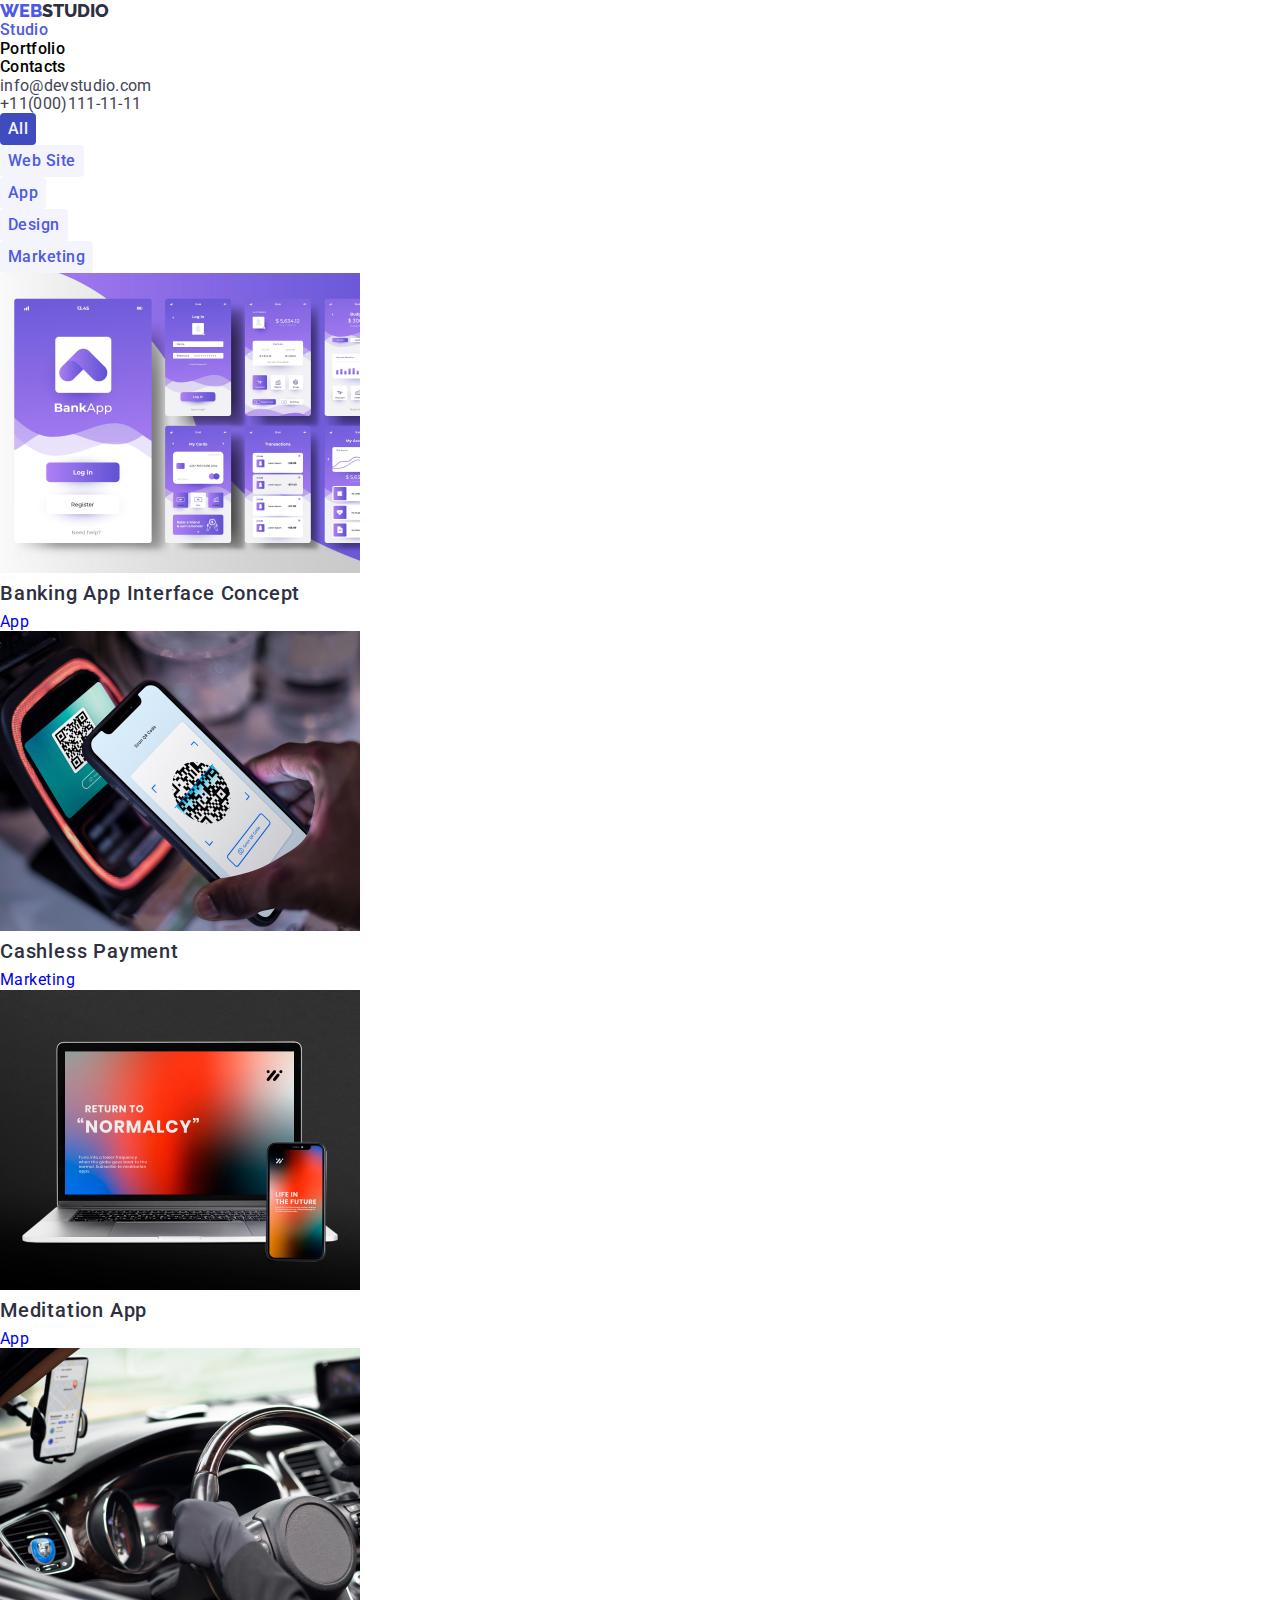
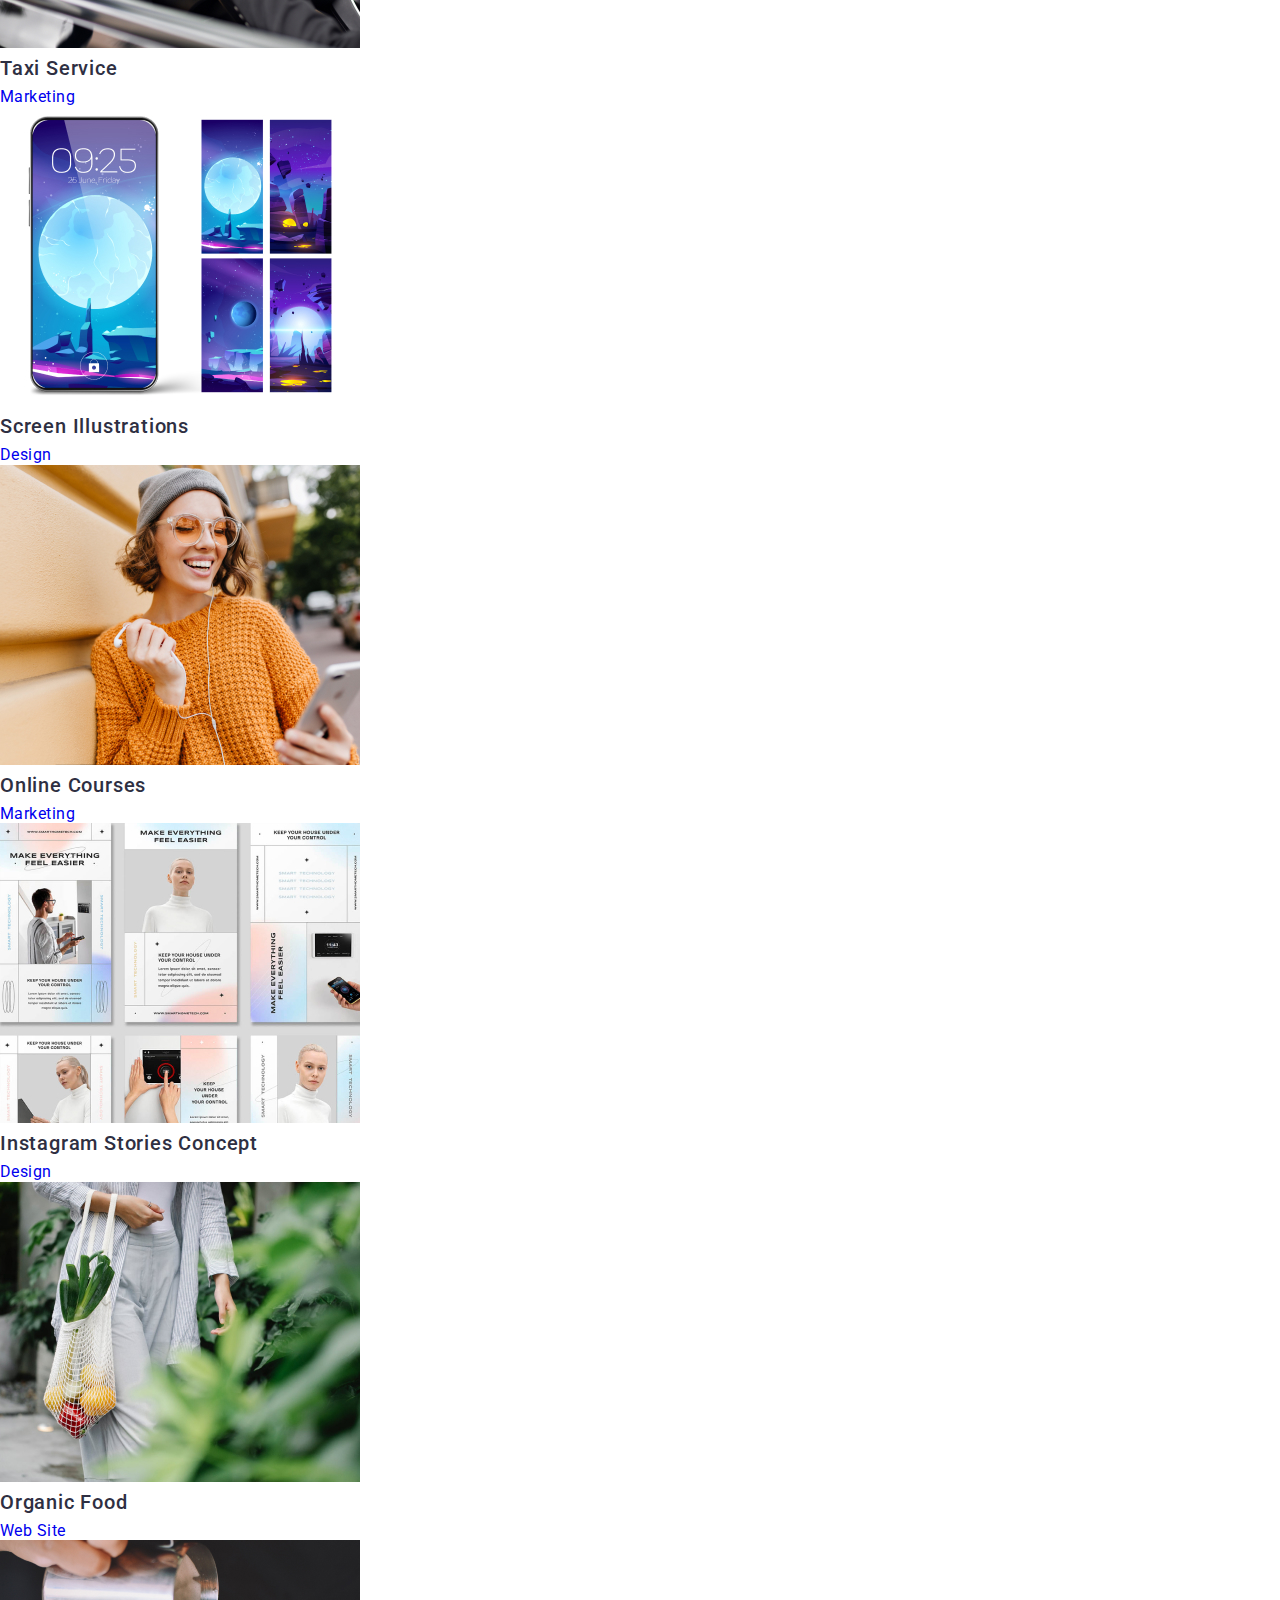
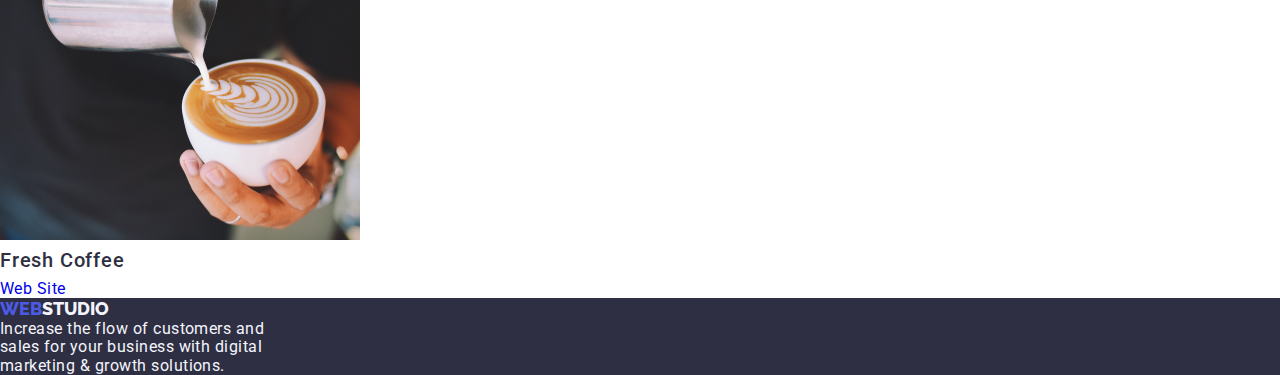
==== portfolio.html @ 048271ab "Update portfolio.html" ====
<!DOCTYPE html>
<html lang="en">
  <head>
    <meta charset="UTF-8" />
    <meta name="viewport" content="width=device-width, initial-scale=1.0" />
    <title>Portfolio</title>
    <!-- CSS Normalize -->
    <link
      rel="stylesheet"
      href="https://cdnjs.cloudflare.com/ajax/libs/modern-normalize/2.0.0/modern-normalize.min.css"
    />
    <!-- CSS -->
    <link rel="stylesheet" href="./css/styles.css" />
  </head>

  <body>
    <!-- This is the Header -->
    <header>
      <nav>
        <a href="./index.html" class="logo-link">
          <span class="logo">WEB</span><span class="studio">STUDIO</span>
        </a>
        <ul class="nav-menu list">
          <li>
            <a href="./index.html" class="page current">Studio</a>
          </li>
          <li>
            <a href="./portfolio.html" class="page">Portfolio</a>
          </li>
          <li>
            <a href="#" class="page">Contacts</a>
          </li>
        </ul>
      </nav>
      <ul class="contacts-menu list">
        <li>
          <a href="mailto:info@devstudio.com" class="item">
            info@devstudio.com
          </a>
        </li>
        <li>
          <a href="tel:+11000111111" class="item"> +11(000)111-11-11 </a>
        </li>
      </ul>
    </header>

    <!-- Buttons -->
    <main>
      <section>
        <div class="container">
          <ul class="filters list">
            <li>
              <button type="button" class="button filter current">All</button>
            </li>
            <li>
              <button type="button" class="button filter">Web Site</button>
            </li>
            <li>
              <button type="button" class="button filter">App</button>
            </li>
            <li>
              <button type="button" class="button filter">Design</button>
            </li>
            <li>
              <button type="button" class="button filter">Marketing</button>
            </li>
          </ul>

          <!-- Projects -->
          <ul class="projects list">
            <li>
              <a href="#" class="project">
                <img
                  src="./images/porfolio-img-bank.jpg"
                  alt="Banking App Interface
              Concept"
                  width="360"
                  height="300"
                />
                <h2 class="name">Banking App Interface Concept</h2>
                <p class="type">App</p>
              </a>
            </li>
            <li>
              <a href="#" class="project">
                <img
                  src="./images/portfolio-img-cash.jpg"
                  alt="Cashless Payment"
                  width="360"
                  height="300"
                />
                <h2 class="name">Cashless Payment</h2>
                <p class="type">Marketing</p>
              </a>
            </li>
            <li>
              <a href="#" class="project">
                <img
                  src="./images/portfolio-img-meditation.jpg"
                  alt="Meditation App"
                  width="360"
                  height="300"
                />
                <h2 class="name">Meditation App</h2>
                <p class="type">App</p>
              </a>
            </li>
            <li>
              <a href="#" class="project">
                <img
                  src="./images/portfolio-img-taxi.jpg"
                  alt="Taxi Service"
                  width="360"
                  height="300"
                />
                <h2 class="name">Taxi Service</h2>
                <p class="type">Marketing</p>
              </a>
            </li>
            <li>
              <a href="#" class="project">
                <img
                  src="./images/portfolio-img-screen.jpg"
                  alt="Screen
              Illustrations"
                  width="360"
                  height="300"
                />
                <h2 class="name">Screen Illustrations</h2>
                <p class="type">Design</p>
              </a>
            </li>
            <li>
              <a href="#" class="project">
                <img
                  src="./images/portfolio-img-courses.jpg"
                  alt="Online Courses"
                  width="360"
                  height="300"
                />
                <h2 class="name">Online Courses</h2>
                <p class="type">Marketing</p>
              </a>
            </li>
            <li>
              <a href="#" class="project">
                <img
                  src="./images/portfolio-img-instagram.jpg"
                  alt="Instagram
                Stories Concept"
                  width="360"
                  height="300"
                />
                <h2 class="name">Instagram Stories Concept</h2>
                <p class="type">Design</p>
              </a>
            </li>
            <li>
              <a href="#" class="project">
                <img
                  src="./images/portfolio-img-organic.jpg"
                  alt="Organic Food"
                  width="360"
                  height="300"
                />
                <h2 class="name">Organic Food</h2>
                <p class="type">Web Site</p>
              </a>
            </li>
            <li>
              <a href="#" class="project">
                <img
                  src="./images/porfolio-img-coffee.jpg"
                  alt="Fresh Coffee"
                  width="360"
                  height="300"
                />
                <h2 class="name">Fresh Coffee</h2>
                <p class="type">Web Site</p>
              </a>
            </li>
          </ul>
        </div>
      </section>
    </main>

    <!-- This is Footer -->
    <footer class="page-footer bg-footer">
      <div>
        <a href="./index.html" class="logo-link">
          <span class="logo">WEB</span><span class="studio-footer">STUDIO</span>
        </a>
        <p class="footer-description">
          Increase the flow of customers and<br />
          sales for your business with digital<br />
          marketing & growth solutions.
        </p>
      </div>
    </footer>
  </body>
</html>
---- css/styles.css ----
@import url("https://fonts.googleapis.com/css2?family=Raleway:wght@800&family=Roboto:wght@400;500;700;900&display=swap");

:root {
  --iris: #4d5ae5;
  --navyblue: #2e2f42;
  --navcolor: black;
  --oceancolor: #404bbf;
  --whitecolor: white;
  --slatecolor: #434455;
  --cloud: #f4f4fd;
}
/* CSS Reset */

p,
h1,
h2,
h3,
h4,
h5,
h6 {
  margin: 0;
}

ul,
ol {
  margin: 0;
  padding: 0;
}

img {
  display: block;
}

/* End of CSS Reset */

body {
  font-family: "Roboto", sans-serif;
  font-size: 16px;
  letter-spacing: 0.03em;
  color: var(--slatecolor);
}
/* Checked */
.logo-link {
  font-family: "Raleway", sans-serif;
  text-decoration: none;
  font-size: 0;
  line-height: 1.17;
  font-weight: 800;
  letter-spacing: 0.04em;
}
/* Checked */
.logo-link > span {
  font-size: 18px;
}
/* Checked */
.logo {
  color: var(--iris);
}
/* Checked */
.studio {
  color: var(--navyblue);
}
/* Checked */
.studio-footer {
  color: var(--cloud);
}
/* Checked */
.nav-menu .page {
  color: var(--navcolor);
  text-decoration: none;
  font-weight: 500;
  line-height: 1.14;
  letter-spacing: 0.02em;
}
/* Checked */
.list {
  list-style-type: none;
}
/* Checked */
.nav-menu .page:hover,
.nav-menu .page:focus,
.nav-menu .page.current,
.contacts-menu .item:hover,
.contacts-menu .item:focus {
  color: var(--iris);
}
/* Checked */
.contacts-menu .item {
  color: var(--slatecolor);
  font-weight: 400;
  line-height: 1.14;
  letter-spacing: 0.02em;
  text-decoration: none;
}
/* Checked */
.bg-hero {
  background-color: var(--navyblue);
}
/* Checked */
.hero-title {
  color: var(--whitecolor);
  font-size: 56px;
  line-height: 1.07;
  text-align: center;
  letter-spacing: 0.04em;
}
/* Checked */
.bg-team {
  background-color: var(--cloud);
}

/* Checked */
.button {
  cursor: pointer;
  border-color: transparent;
  letter-spacing: 0.03em;
  font-family: inherit;
  font-weight: 500;
  line-height: 1.5;
  border-radius: 4px;
  font-size: 16px;
}
/* Checked */
.button.primary {
  background-color: var(--iris);
  color: var(--whitecolor);
  line-height: 1.87;
  letter-spacing: 0.05em;
}
/* Checked */
.button.primary:hover,
.button.primary:focus {
  background-color: var(--oceancolor);
}
/* Checked */
.button.filter {
  background-color: var(--cloud);
  color: var(--iris);
  font-weight: 500;
  line-height: 1.62;
}
/* Checked */
.button.filter:hover,
.button.filter:focus,
.button.filter.current {
  background-color: var(--oceancolor);
  color: var(--cloud);
}
/* Checked */
.section-title {
  text-align: center;
  color: var(--navyblue);
  font-size: 36px;
  line-height: 1.17;
}
/* Checked */
.benefits .title {
  font-size: 20px;
  font-weight: 500;
  color: var(--navyblue);
}
/* Checked */
.benefits .description {
  color: var(--slatecolor);
  line-height: 1.71;
  font-size: 16px;
  font-weight: 400;
}
/* Checked */
.team .name {
  color: var(--navyblue);
  font-weight: 500;
  font-size: 20px;
  text-align: center;
  letter-spacing: 0.02em;
}
/* Checked */
.team .position {
  color: var(--slatecolor);
  font-size: 16px;
  font-weight: 400;
  text-align: center;
}
/* Checked */
.page-footer.bg-footer {
  background-color: var(--navyblue);
}
/* Checked */
.footer-description {
  color: var(--cloud);
}
/* Checked */
.project {
  text-decoration: none;
}
/* Checked */
.project .name {
  color: var(--navyblue);
  font-weight: 500;
  font-size: 20px;
  line-height: 2;
  letter-spacing: 0.04em;
}
/* Checked */
.project.type {
  color: var(--slatecolor);
  font-weight: 400;
  line-height: 1.87;
}
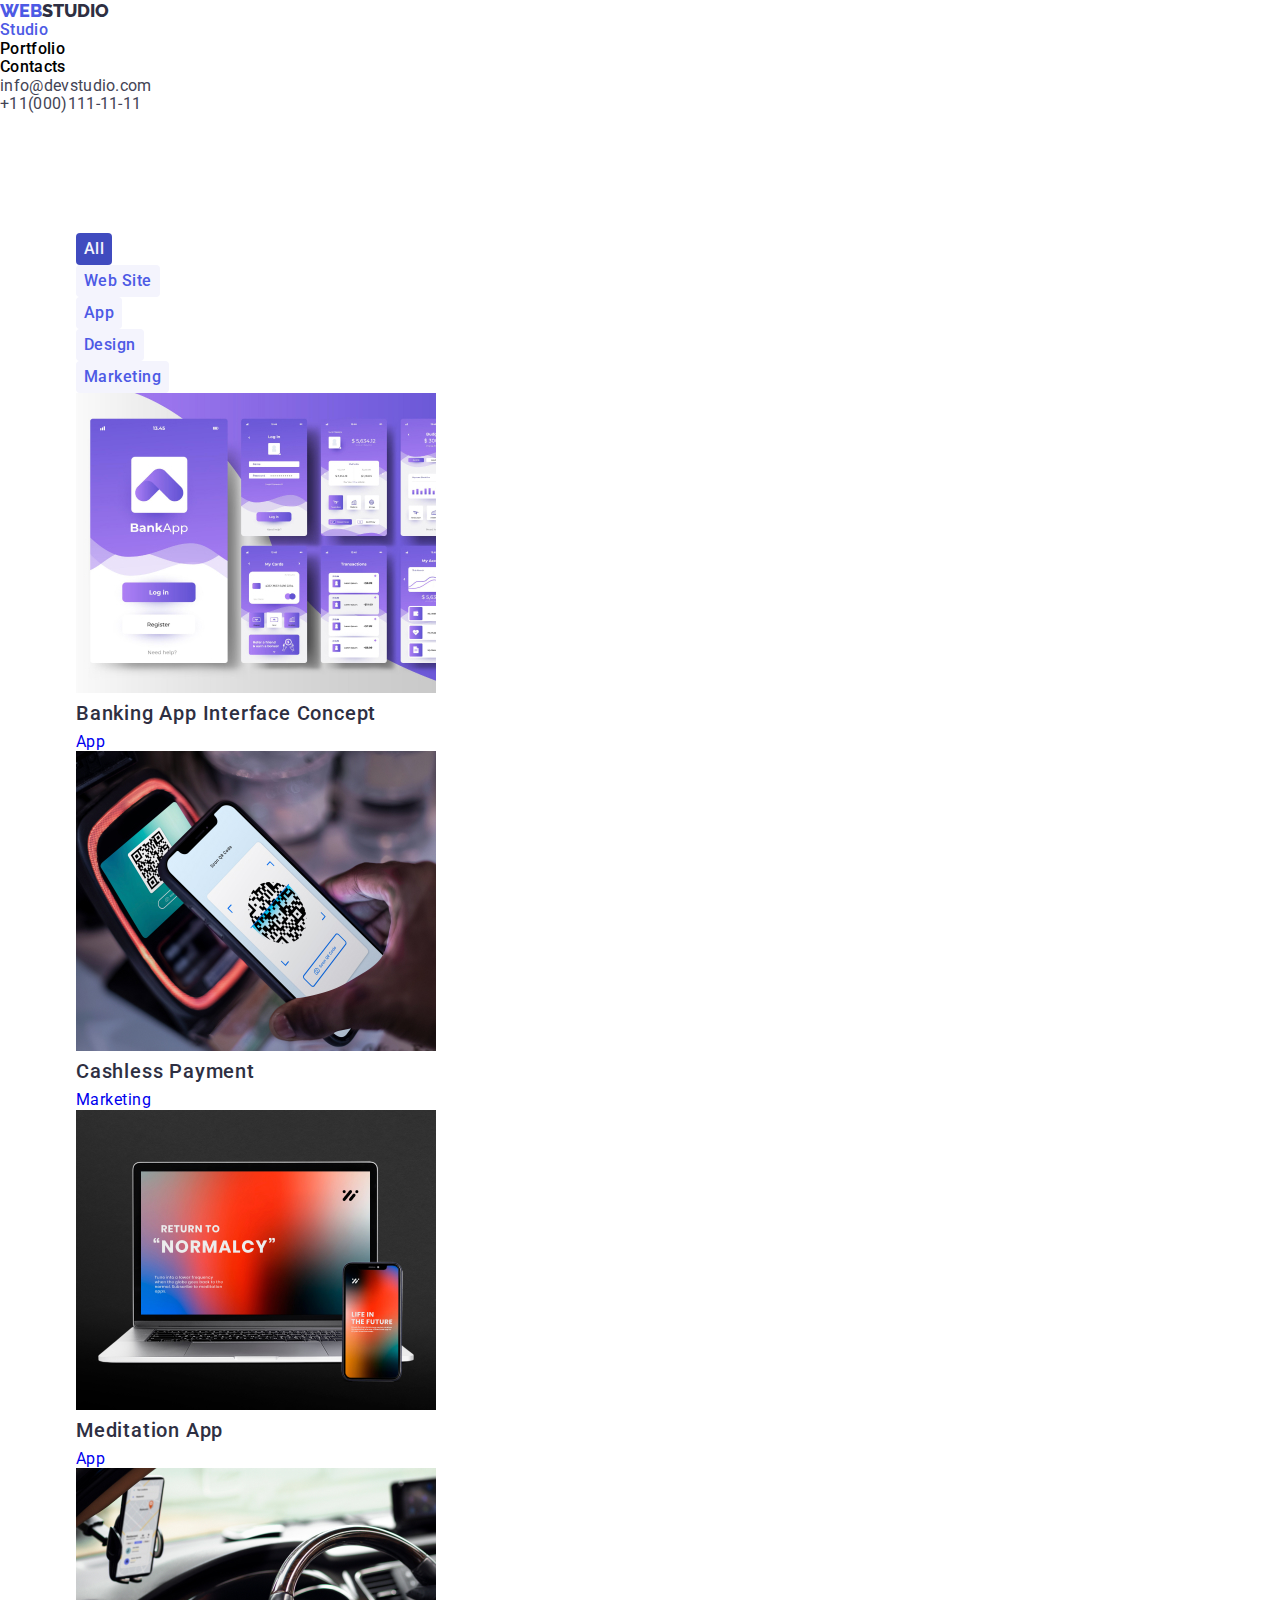
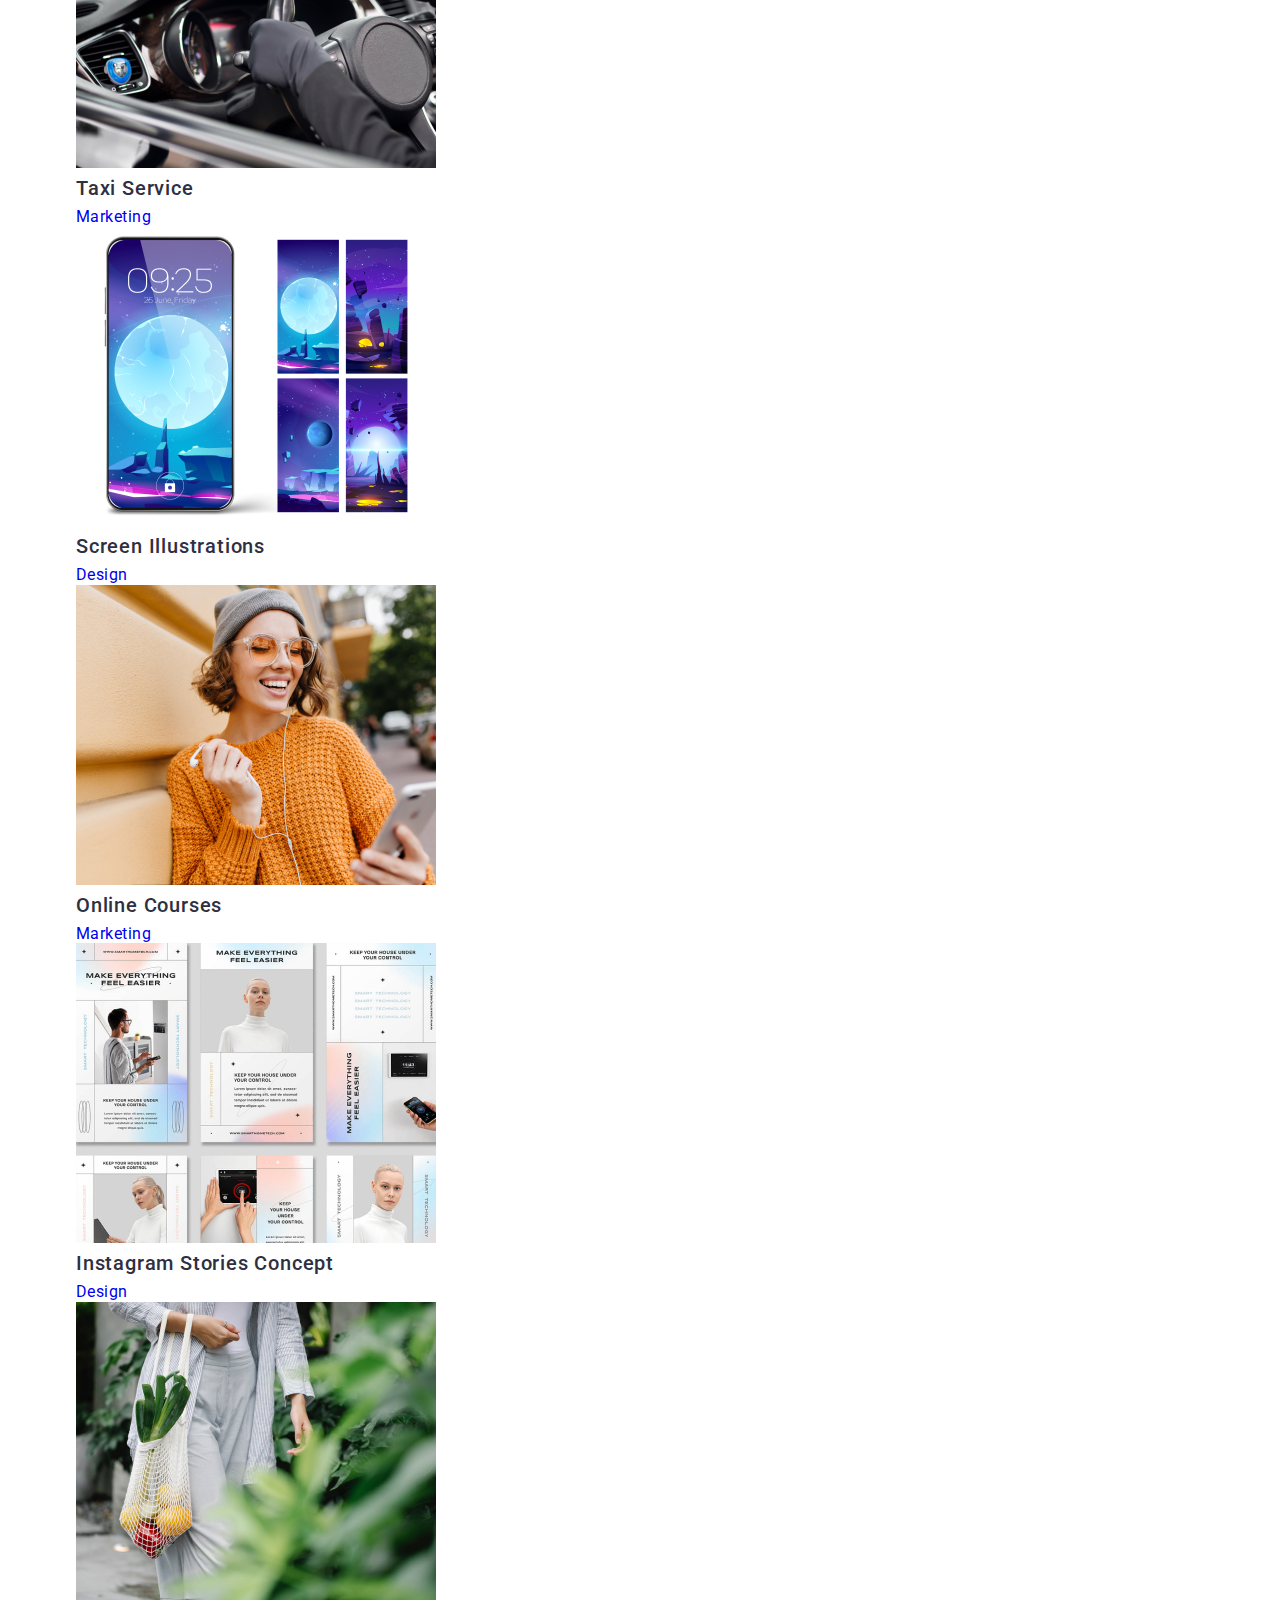
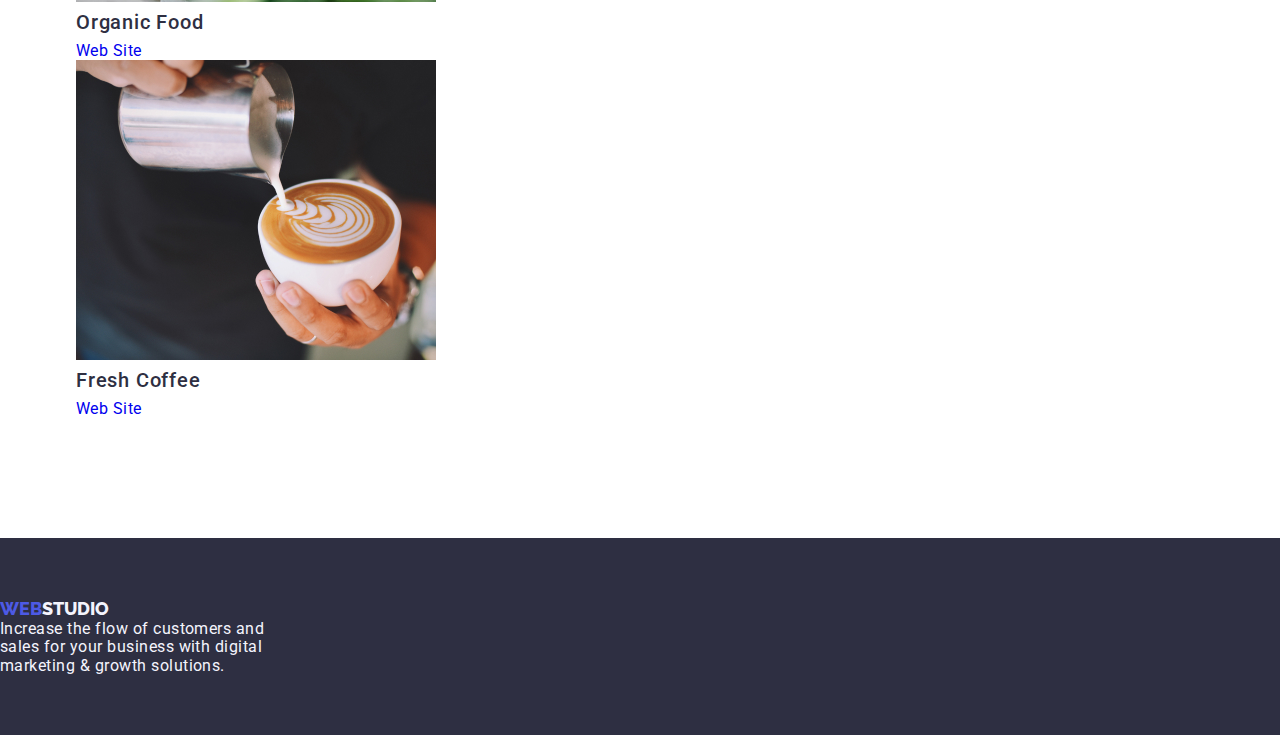
==== commit 09113a4f: "Homework3" ====
--- a/portfolio.html
+++ b/portfolio.html
@@ -46,7 +46,7 @@
 
     <!-- Buttons -->
     <main>
-      <section>
+      <section class="section">
         <div class="container">
           <ul class="filters list">
             <li>
--- a/css/styles.css
+++ b/css/styles.css
@@ -9,6 +9,7 @@
   --slatecolor: #434455;
   --cloud: #f4f4fd;
 }
+
 /* CSS Reset */
 
 p,
@@ -39,6 +40,22 @@
   letter-spacing: 0.03em;
   color: var(--slatecolor);
 }
+
+/* General Styles */
+
+.container {
+  width: 1158px;
+  padding-left: 15px;
+  padding-right: 15px;
+  margin: 0 auto;
+  /*   border: 2px solid blue; */
+}
+
+.section {
+  padding-top: 120px;
+  padding-bottom: 120px;
+}
+
 /* Checked */
 .logo-link {
   font-family: "Raleway", sans-serif;
@@ -48,22 +65,27 @@
   font-weight: 800;
   letter-spacing: 0.04em;
 }
+
 /* Checked */
 .logo-link > span {
   font-size: 18px;
 }
+
 /* Checked */
 .logo {
   color: var(--iris);
 }
+
 /* Checked */
 .studio {
   color: var(--navyblue);
 }
+
 /* Checked */
 .studio-footer {
   color: var(--cloud);
 }
+
 /* Checked */
 .nav-menu .page {
   color: var(--navcolor);
@@ -72,10 +94,12 @@
   line-height: 1.14;
   letter-spacing: 0.02em;
 }
+
 /* Checked */
 .list {
   list-style-type: none;
 }
+
 /* Checked */
 .nav-menu .page:hover,
 .nav-menu .page:focus,
@@ -84,6 +108,7 @@
 .contacts-menu .item:focus {
   color: var(--iris);
 }
+
 /* Checked */
 .contacts-menu .item {
   color: var(--slatecolor);
@@ -92,10 +117,12 @@
   letter-spacing: 0.02em;
   text-decoration: none;
 }
+
 /* Checked */
 .bg-hero {
   background-color: var(--navyblue);
 }
+
 /* Checked */
 .hero-title {
   color: var(--whitecolor);
@@ -104,6 +131,7 @@
   text-align: center;
   letter-spacing: 0.04em;
 }
+
 /* Checked */
 .bg-team {
   background-color: var(--cloud);
@@ -120,6 +148,7 @@
   border-radius: 4px;
   font-size: 16px;
 }
+
 /* Checked */
 .button.primary {
   background-color: var(--iris);
@@ -127,11 +156,13 @@
   line-height: 1.87;
   letter-spacing: 0.05em;
 }
+
 /* Checked */
 .button.primary:hover,
 .button.primary:focus {
   background-color: var(--oceancolor);
 }
+
 /* Checked */
 .button.filter {
   background-color: var(--cloud);
@@ -139,6 +170,7 @@
   font-weight: 500;
   line-height: 1.62;
 }
+
 /* Checked */
 .button.filter:hover,
 .button.filter:focus,
@@ -146,19 +178,25 @@
   background-color: var(--oceancolor);
   color: var(--cloud);
 }
+
 /* Checked */
 .section-title {
+  margin-bottom: 20px;
   text-align: center;
   color: var(--navyblue);
   font-size: 36px;
   line-height: 1.17;
-}
+  display: flex;
+  gap: 15px;
+}
+
 /* Checked */
 .benefits .title {
   font-size: 20px;
   font-weight: 500;
   color: var(--navyblue);
 }
+
 /* Checked */
 .benefits .description {
   color: var(--slatecolor);
@@ -166,6 +204,25 @@
   font-size: 16px;
   font-weight: 400;
 }
+
+.section {
+  display: flex;
+}
+
+.team-list {
+  display: flex;
+  gap: 32px;
+  text-align: center;
+}
+
+.team-item {
+  background-color: var(--whitecolor);
+  padding-bottom: 32px;
+  box-shadow: 0px 2px 1px 0px rgba(46 47 66 0.08),
+    0px 1px 1px 0px rgba(46 47 66 0.16), 0px 1px 1px 0px rgba(46 47 66 0.08);
+  border-radius: 0px 0px 4px 4px;
+}
+
 /* Checked */
 .team .name {
   color: var(--navyblue);
@@ -174,6 +231,7 @@
   text-align: center;
   letter-spacing: 0.02em;
 }
+
 /* Checked */
 .team .position {
   color: var(--slatecolor);
@@ -181,18 +239,24 @@
   font-weight: 400;
   text-align: center;
 }
+
 /* Checked */
 .page-footer.bg-footer {
+  padding-top: 60px;
+  padding-bottom: 60px;
   background-color: var(--navyblue);
 }
+
 /* Checked */
 .footer-description {
   color: var(--cloud);
 }
+
 /* Checked */
 .project {
   text-decoration: none;
 }
+
 /* Checked */
 .project .name {
   color: var(--navyblue);
@@ -201,6 +265,7 @@
   line-height: 2;
   letter-spacing: 0.04em;
 }
+
 /* Checked */
 .project.type {
   color: var(--slatecolor);
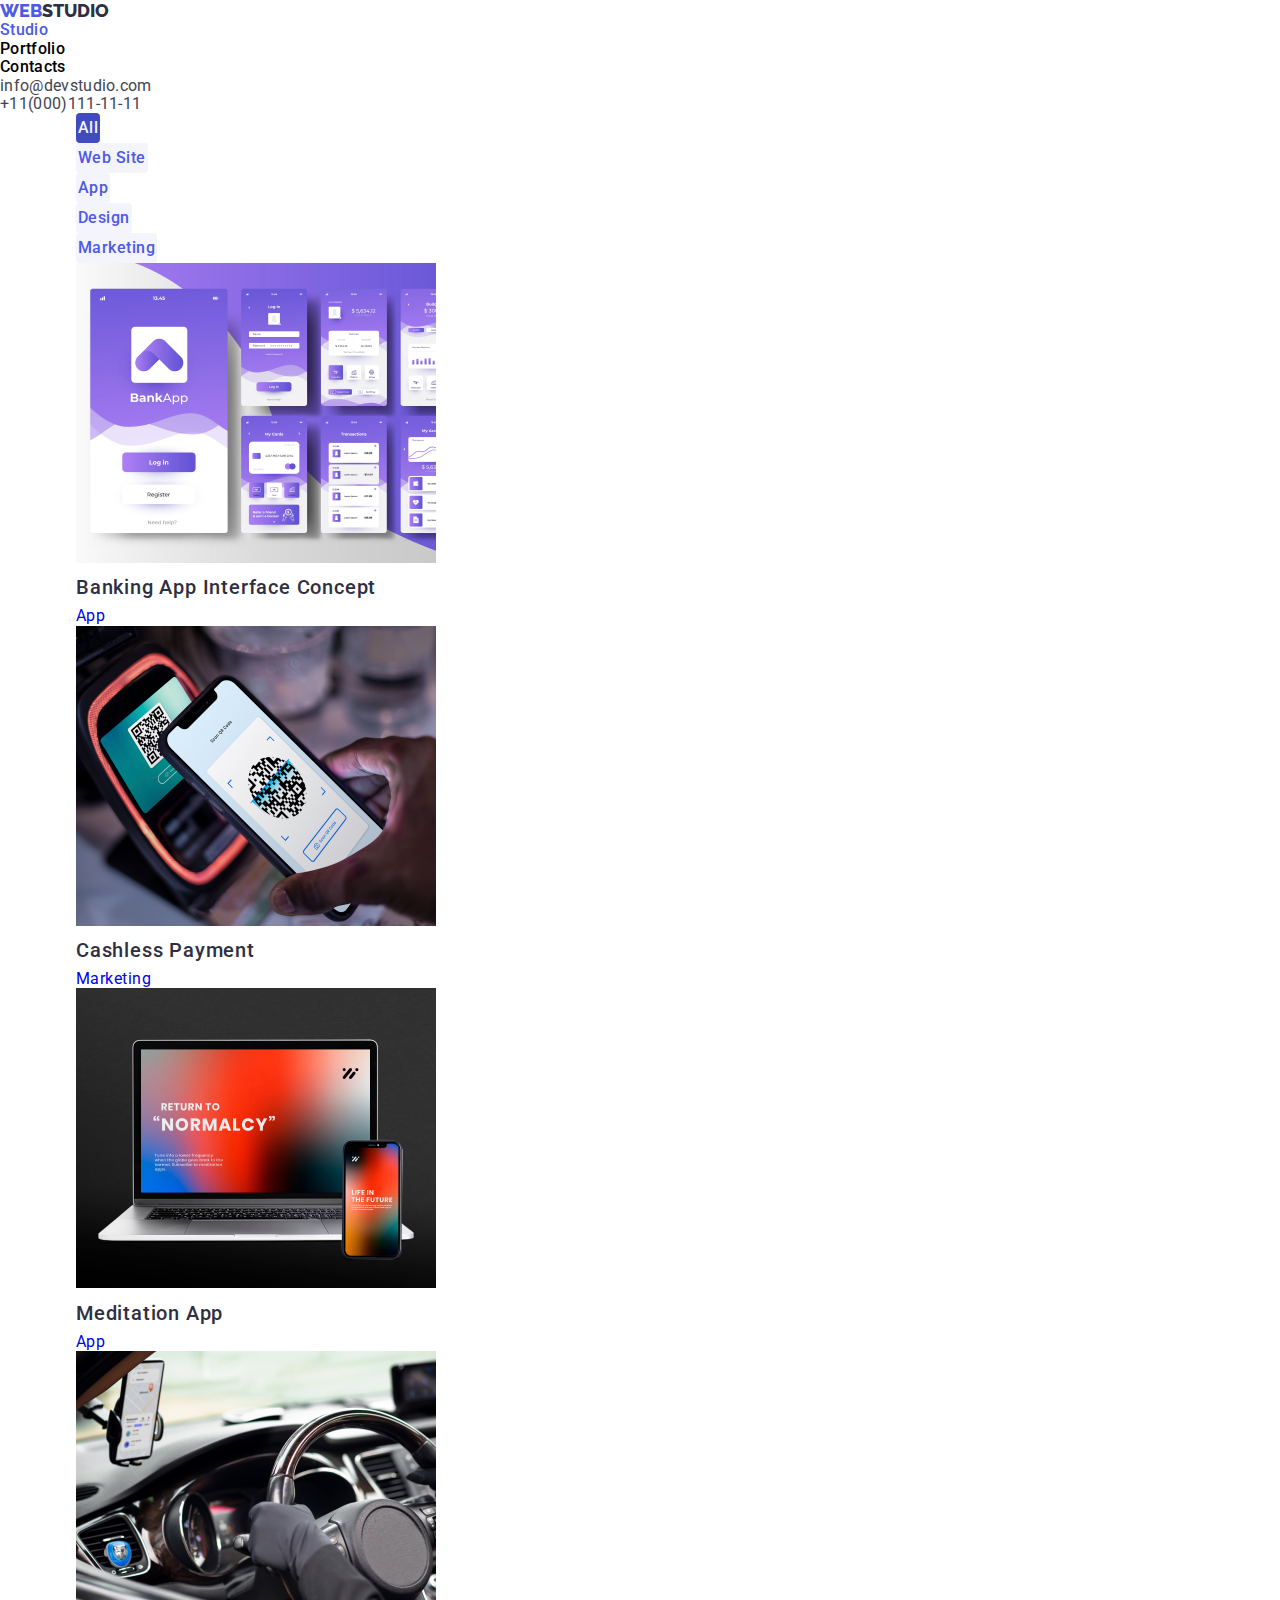
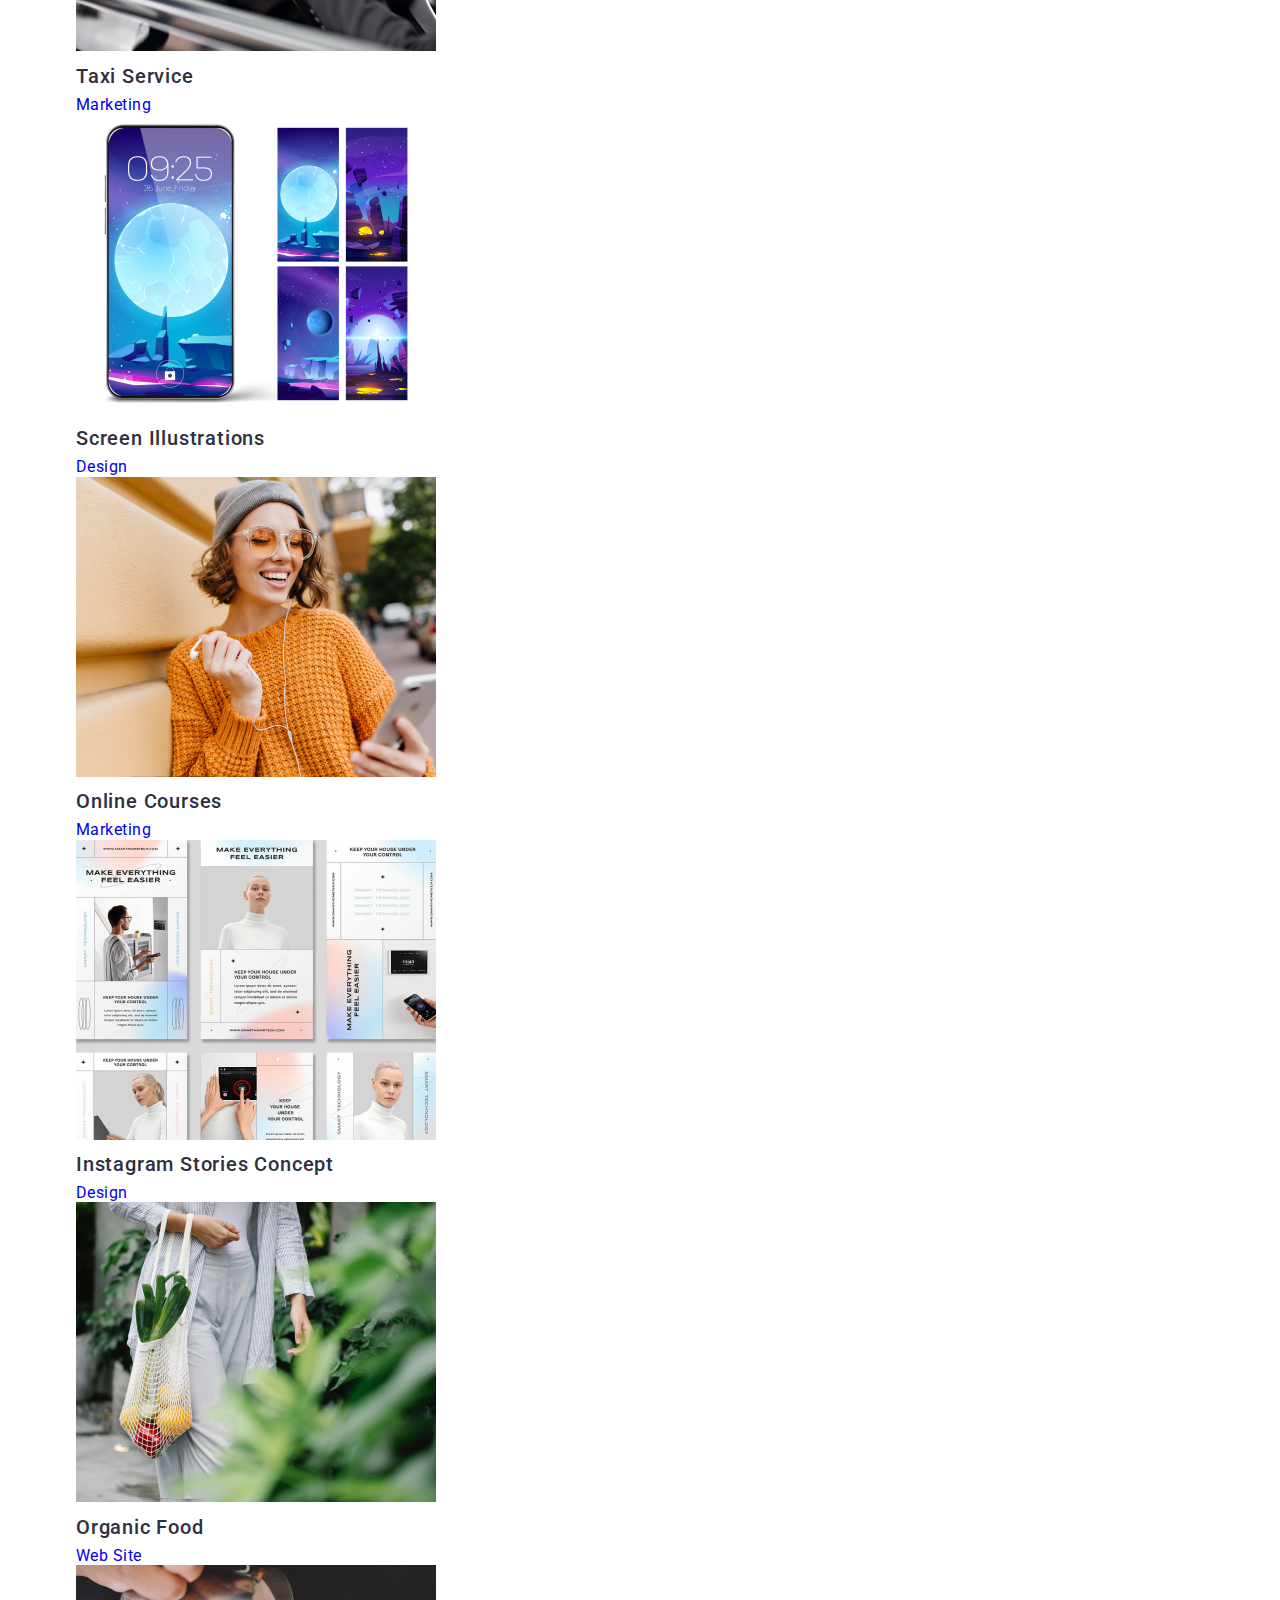
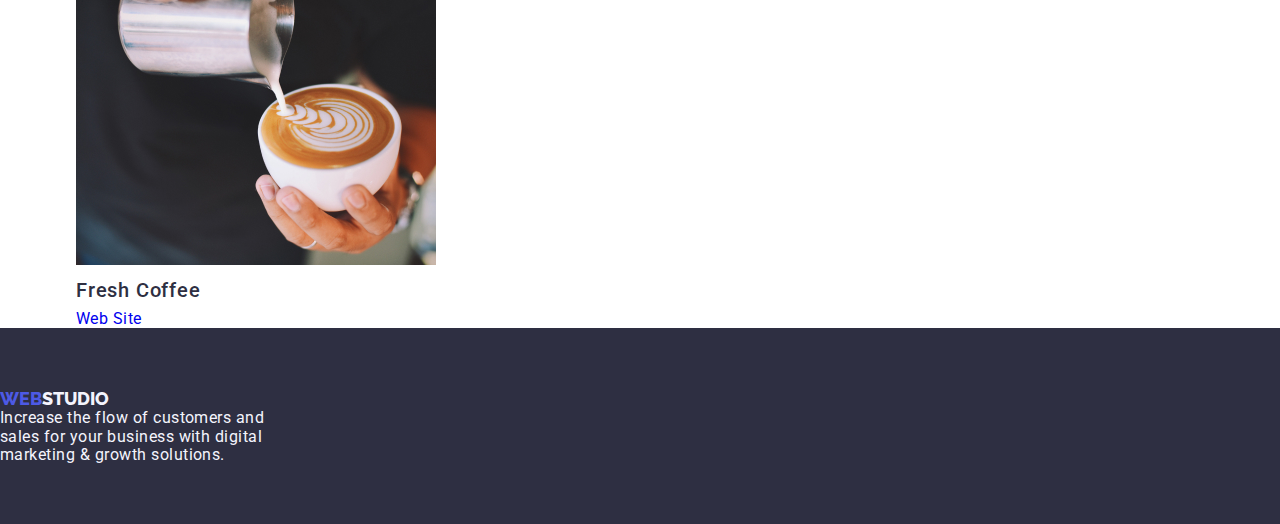
==== commit 40c7115a: "Homework3" ====
--- a/portfolio.html
+++ b/portfolio.html
@@ -46,7 +46,7 @@
 
     <!-- Buttons -->
     <main>
-      <section class="section">
+      <section>
         <div class="container">
           <ul class="filters list">
             <li>
--- a/css/styles.css
+++ b/css/styles.css
@@ -10,29 +10,39 @@
   --cloud: #f4f4fd;
 }
 
-/* CSS Reset */
-
-p,
-h1,
-h2,
-h3,
-h4,
-h5,
-h6 {
-  margin: 0;
-}
-
-ul,
-ol {
+* {
+  list-style: none;
+  text-decoration: none;
   margin: 0;
   padding: 0;
 }
 
-img {
-  display: block;
-}
-
-/* End of CSS Reset */
+.header {
+  padding-top: 25px;
+}
+
+.header-container {
+  display: flex;
+  align-items: center;
+  padding-top: 15px;
+  padding-bottom: 15px;
+}
+
+.header-navigation {
+  display: flex;
+  align-items: center;
+}
+
+.header-list {
+  display: flex;
+  gap: 30px;
+}
+
+.header-contacts {
+  display: flex;
+  margin-left: auto;
+  gap: 30px;
+}
 
 body {
   font-family: "Roboto", sans-serif;
@@ -64,6 +74,7 @@
   line-height: 1.17;
   font-weight: 800;
   letter-spacing: 0.04em;
+  margin-right: 130px;
 }
 
 /* Checked */
@@ -74,6 +85,11 @@
 /* Checked */
 .logo {
   color: var(--iris);
+}
+
+/* Checked */
+.studio {
+  color: var(--navyblue);
 }
 
 /* Checked */
@@ -123,6 +139,12 @@
   background-color: var(--navyblue);
 }
 
+.hero-container {
+  width: 1440px;
+  height: 600px;
+  flex-shrink: 0;
+}
+
 /* Checked */
 .hero-title {
   color: var(--whitecolor);
@@ -130,6 +152,8 @@
   line-height: 1.07;
   text-align: center;
   letter-spacing: 0.04em;
+  padding-top: 188px;
+  align-items: center;
 }
 
 /* Checked */
@@ -147,6 +171,15 @@
   line-height: 1.5;
   border-radius: 4px;
   font-size: 16px;
+}
+
+.hero-button {
+  display: flex;
+  margin: auto;
+  margin-top: 30px;
+  padding: 16px 32px;
+  align-items: flex-start;
+  gap: 10px;
 }
 
 /* Checked */
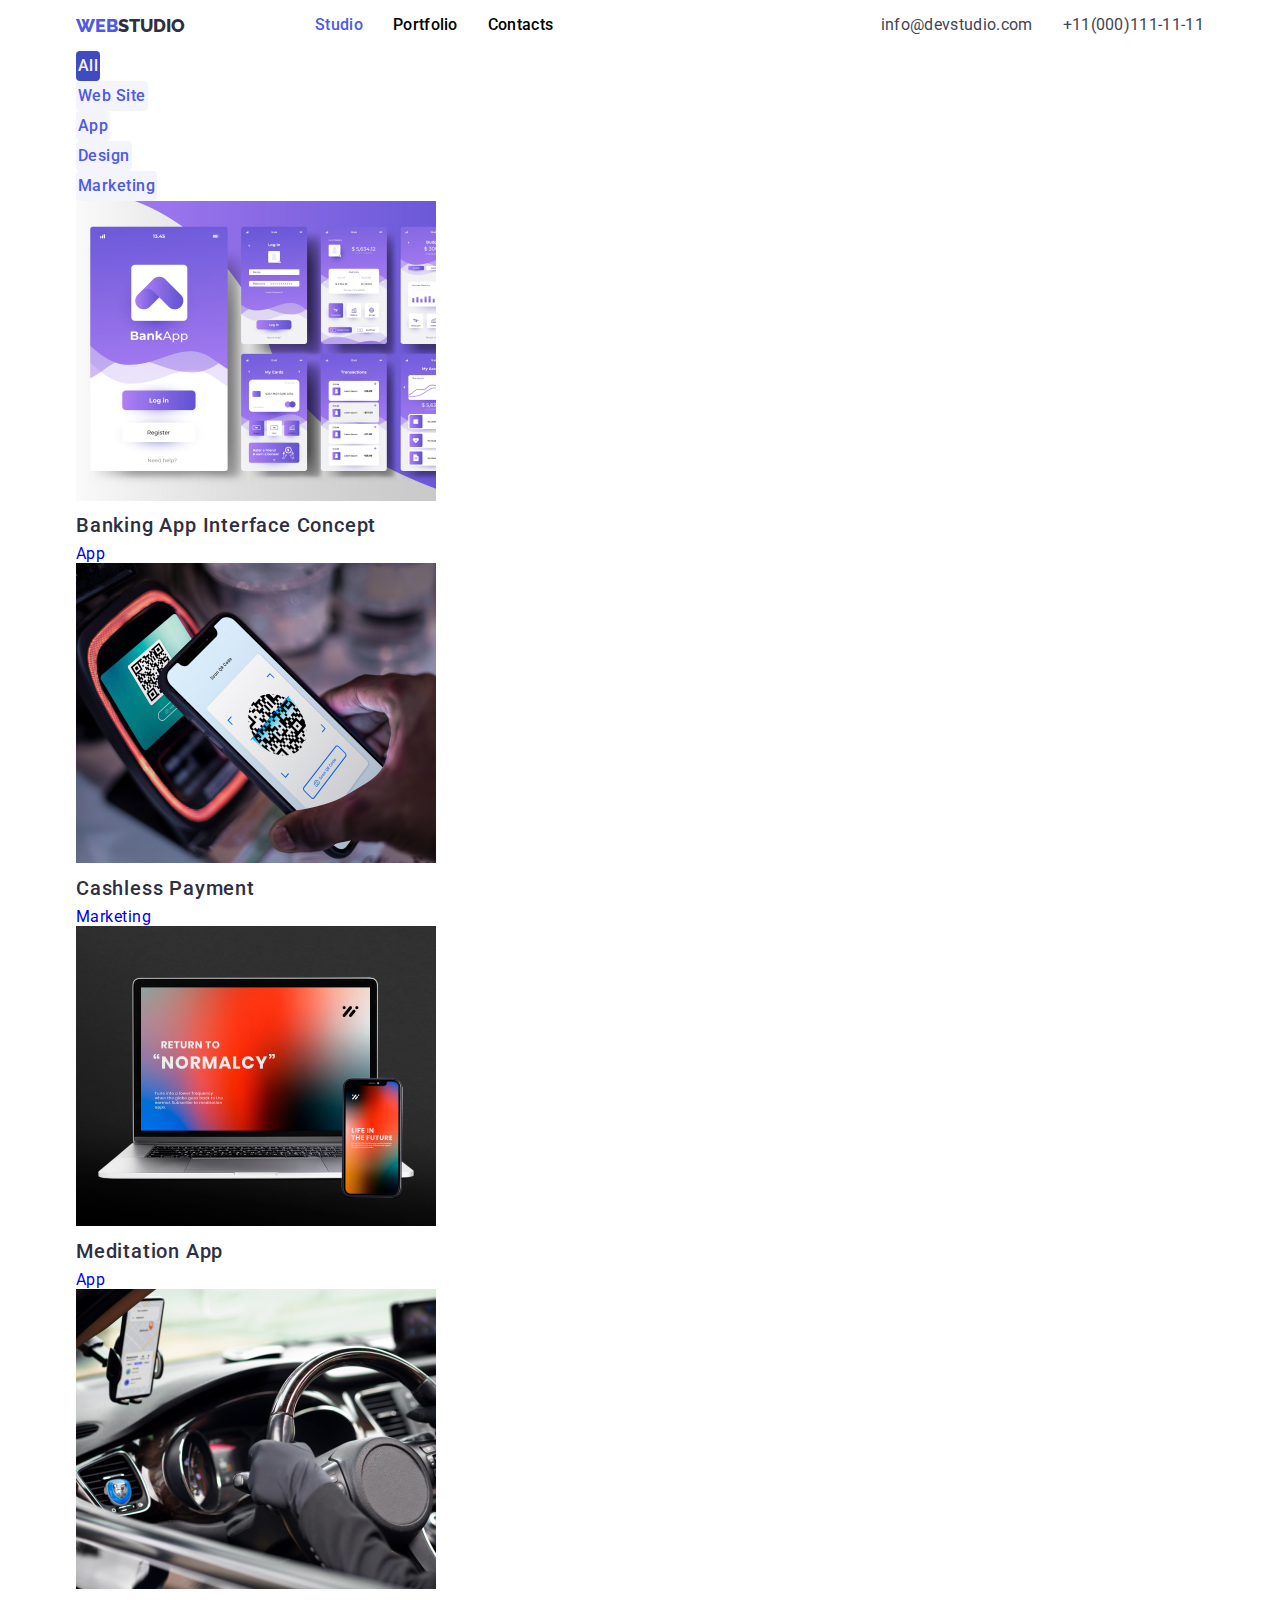
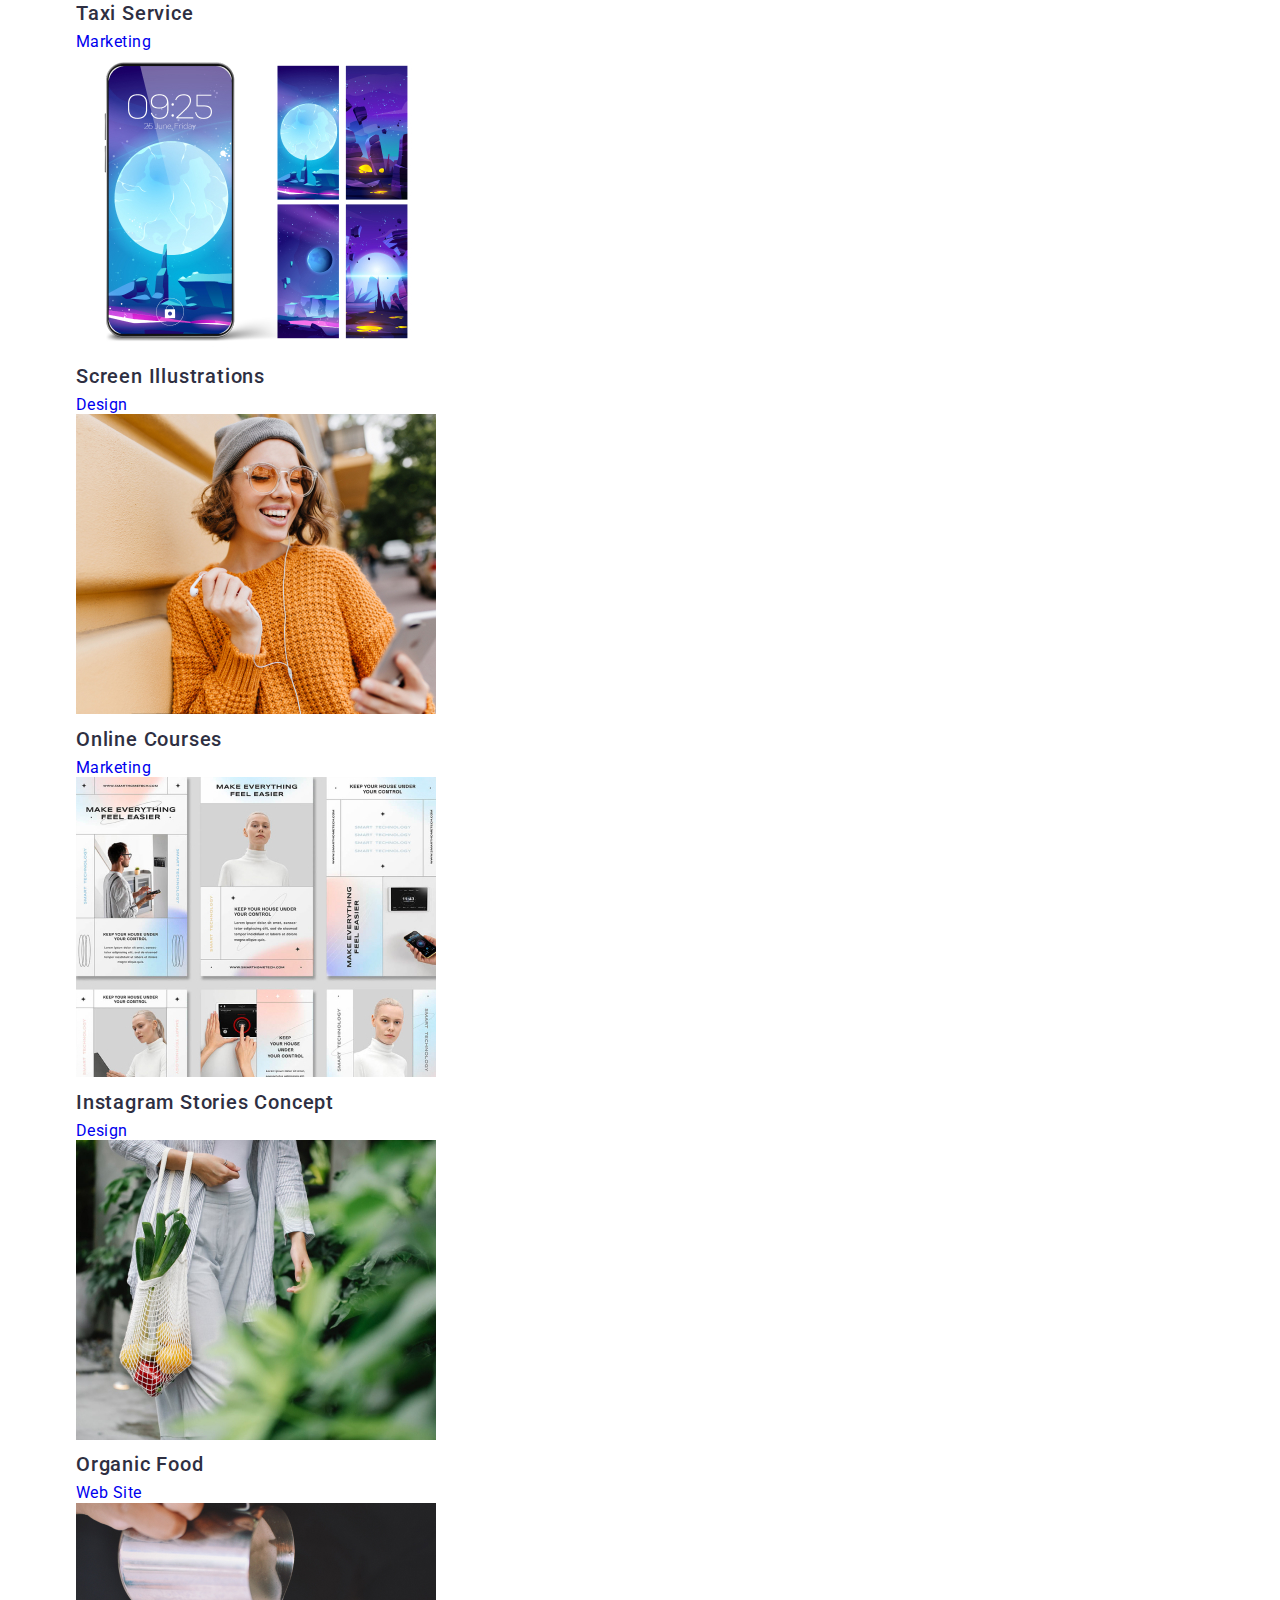
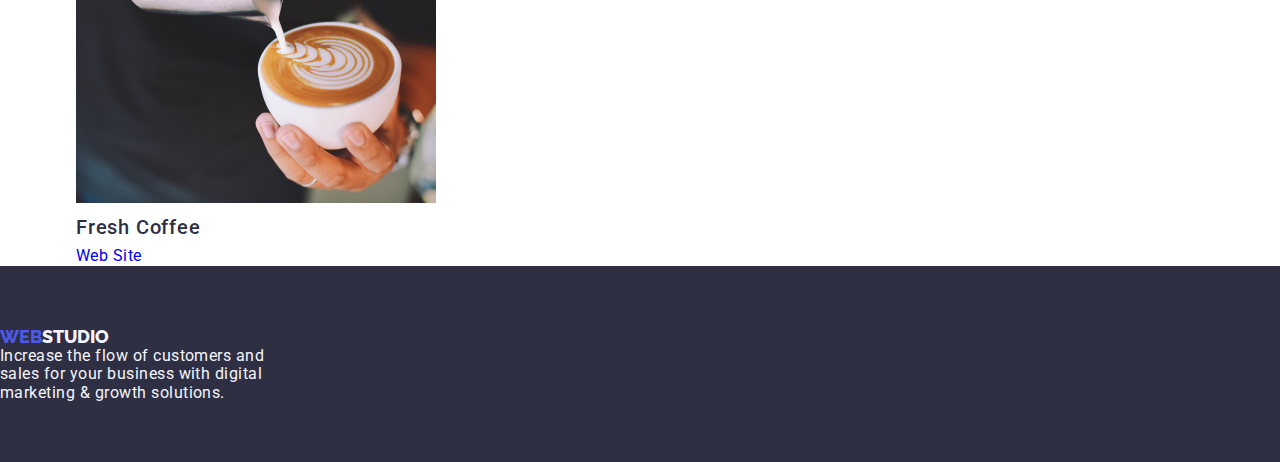
==== commit 37afe1d3: "Update portfolio.html" ====
--- a/portfolio.html
+++ b/portfolio.html
@@ -15,33 +15,35 @@
 
   <body>
     <!-- This is the Header -->
-    <header>
-      <nav>
-        <a href="./index.html" class="logo-link">
-          <span class="logo">WEB</span><span class="studio">STUDIO</span>
-        </a>
-        <ul class="nav-menu list">
+    <header class="page-header">
+      <div class="container header-container">
+        <nav class="header-navigation">
+          <a href="./index.html" class="logo-link">
+            <span class="logo">WEB</span><span class="studio">STUDIO</span>
+          </a>
+          <ul class="nav-menu list header-list">
+            <li>
+              <a href="./index.html" class="page current">Studio</a>
+            </li>
+            <li>
+              <a href="./portfolio.html" class="page">Portfolio</a>
+            </li>
+            <li>
+              <a href="#" class="page">Contacts</a>
+            </li>
+          </ul>
+        </nav>
+        <ul class="contacts-menu list header-contacts">
           <li>
-            <a href="./index.html" class="page current">Studio</a>
+            <a href="mailto:info@devstudio.com" class="item">
+              info@devstudio.com
+            </a>
           </li>
           <li>
-            <a href="./portfolio.html" class="page">Portfolio</a>
-          </li>
-          <li>
-            <a href="#" class="page">Contacts</a>
+            <a href="tel:+11000111111" class="item"> +11(000)111-11-11 </a>
           </li>
         </ul>
-      </nav>
-      <ul class="contacts-menu list">
-        <li>
-          <a href="mailto:info@devstudio.com" class="item">
-            info@devstudio.com
-          </a>
-        </li>
-        <li>
-          <a href="tel:+11000111111" class="item"> +11(000)111-11-11 </a>
-        </li>
-      </ul>
+      </div>
     </header>
 
     <!-- Buttons -->
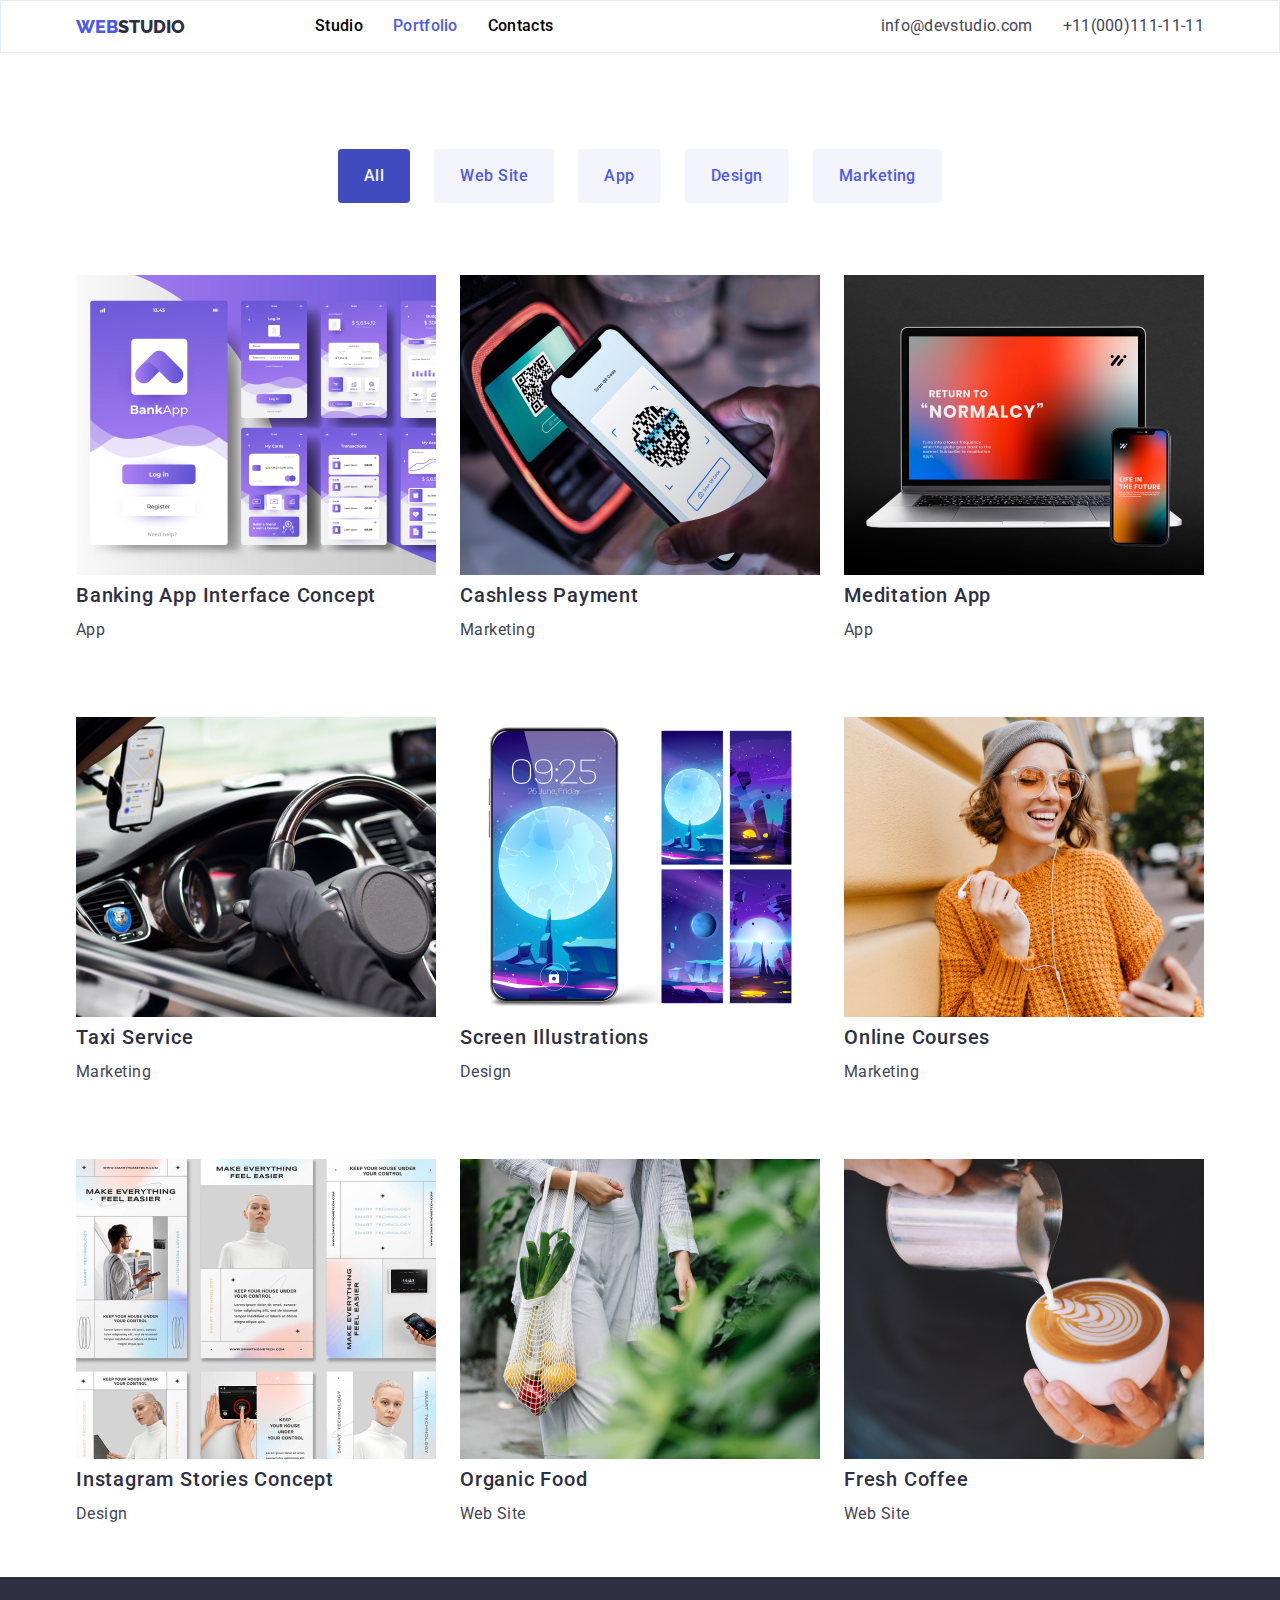
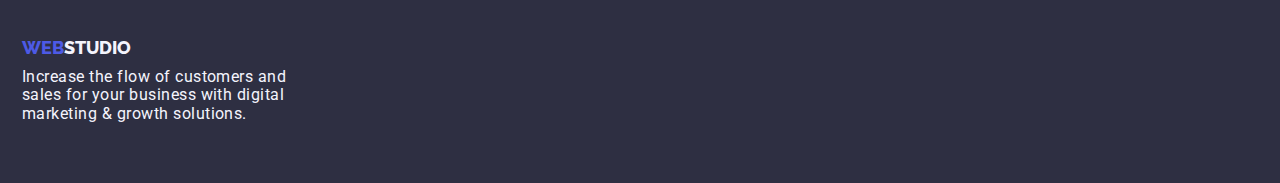
==== commit c8a6318d: "Homework3" ====
--- a/portfolio.html
+++ b/portfolio.html
@@ -23,10 +23,10 @@
           </a>
           <ul class="nav-menu list header-list">
             <li>
-              <a href="./index.html" class="page current">Studio</a>
-            </li>
-            <li>
-              <a href="./portfolio.html" class="page">Portfolio</a>
+              <a href="./index.html" class="page">Studio</a>
+            </li>
+            <li>
+              <a href="./portfolio.html" class="page current">Portfolio</a>
             </li>
             <li>
               <a href="#" class="page">Contacts</a>
@@ -70,7 +70,7 @@
 
           <!-- Projects -->
           <ul class="projects list">
-            <li>
+            <li class="project-card">
               <a href="#" class="project">
                 <img
                   src="./images/porfolio-img-bank.jpg"
@@ -83,7 +83,7 @@
                 <p class="type">App</p>
               </a>
             </li>
-            <li>
+            <li class="project-card">
               <a href="#" class="project">
                 <img
                   src="./images/portfolio-img-cash.jpg"
@@ -95,7 +95,7 @@
                 <p class="type">Marketing</p>
               </a>
             </li>
-            <li>
+            <li class="project-card">
               <a href="#" class="project">
                 <img
                   src="./images/portfolio-img-meditation.jpg"
@@ -107,7 +107,7 @@
                 <p class="type">App</p>
               </a>
             </li>
-            <li>
+            <li class="project-card">
               <a href="#" class="project">
                 <img
                   src="./images/portfolio-img-taxi.jpg"
@@ -119,7 +119,7 @@
                 <p class="type">Marketing</p>
               </a>
             </li>
-            <li>
+            <li class="project-card">
               <a href="#" class="project">
                 <img
                   src="./images/portfolio-img-screen.jpg"
@@ -132,7 +132,7 @@
                 <p class="type">Design</p>
               </a>
             </li>
-            <li>
+            <li class="project-card">
               <a href="#" class="project">
                 <img
                   src="./images/portfolio-img-courses.jpg"
@@ -144,7 +144,7 @@
                 <p class="type">Marketing</p>
               </a>
             </li>
-            <li>
+            <li class="project-card">
               <a href="#" class="project">
                 <img
                   src="./images/portfolio-img-instagram.jpg"
@@ -157,7 +157,7 @@
                 <p class="type">Design</p>
               </a>
             </li>
-            <li>
+            <li class="project-card">
               <a href="#" class="project">
                 <img
                   src="./images/portfolio-img-organic.jpg"
@@ -169,7 +169,7 @@
                 <p class="type">Web Site</p>
               </a>
             </li>
-            <li>
+            <li class="project-card">
               <a href="#" class="project">
                 <img
                   src="./images/porfolio-img-coffee.jpg"
--- a/css/styles.css
+++ b/css/styles.css
@@ -10,6 +10,29 @@
   --cloud: #f4f4fd;
 }
 
+h1,
+h2,
+h3,
+h4,
+h5,
+h6,
+p {
+  margin: 0;
+}
+html {
+  box-sizing: border-box;
+}
+*,
+*::after,
+*::before {
+  box-sizing: inherit;
+}
+img {
+  display: block;
+  max-width: 100%;
+  height: auto;
+}
+
 * {
   list-style: none;
   text-decoration: none;
@@ -26,6 +49,7 @@
   align-items: center;
   padding-top: 15px;
   padding-bottom: 15px;
+  gap: 24px;
 }
 
 .header-navigation {
@@ -43,7 +67,6 @@
   margin-left: auto;
   gap: 30px;
 }
-
 body {
   font-family: "Roboto", sans-serif;
   font-size: 16px;
@@ -60,7 +83,7 @@
   margin: 0 auto;
   /*   border: 2px solid blue; */
 }
-
+/* General Class */
 .section {
   padding-top: 120px;
   padding-bottom: 120px;
@@ -139,12 +162,6 @@
   background-color: var(--navyblue);
 }
 
-.hero-container {
-  width: 1440px;
-  height: 600px;
-  flex-shrink: 0;
-}
-
 /* Checked */
 .hero-title {
   color: var(--whitecolor);
@@ -152,8 +169,16 @@
   line-height: 1.07;
   text-align: center;
   letter-spacing: 0.04em;
-  padding-top: 188px;
-  align-items: center;
+  align-items: center;
+  justify-items: center;
+  font-weight: 700;
+  margin-bottom: 30px;
+}
+
+.hero {
+  padding-top: 200px;
+  padding-bottom: 200px;
+  text-align: center;
 }
 
 /* Checked */
@@ -188,6 +213,9 @@
   color: var(--whitecolor);
   line-height: 1.87;
   letter-spacing: 0.05em;
+  border-radius: 4px;
+  background: var(--iris, #4d5ae5);
+  box-shadow: 0px 4px 4px 0px rgba(0, 0, 0, 0.15);
 }
 
 /* Checked */
@@ -214,13 +242,42 @@
 
 /* Checked */
 .section-title {
-  margin-bottom: 20px;
-  text-align: center;
   color: var(--navyblue);
   font-size: 36px;
   line-height: 1.17;
   display: flex;
   gap: 15px;
+  text-align: center;
+  justify-content: center;
+  padding-bottom: 16px;
+}
+
+.filters {
+  display: flex;
+  align-items: center;
+  justify-content: center;
+  padding-bottom: 72px;
+  padding-top: 96px;
+  gap: 24px;
+}
+
+.button.filter {
+  padding: 12px 24px;
+}
+
+.benefits {
+  display: flex;
+}
+
+.project-card {
+  margin-bottom: 48px;
+  justify-content: center;
+}
+
+.benefits.list {
+  display: flex;
+  gap: 10px;
+  flex-wrap: wrap;
 }
 
 /* Checked */
@@ -233,36 +290,50 @@
 /* Checked */
 .benefits .description {
   color: var(--slatecolor);
-  line-height: 1.71;
+  line-height: 24px;
   font-size: 16px;
   font-weight: 400;
-}
-
-.section {
-  display: flex;
+  letter-spacing: 0.32px;
 }
 
 .team-list {
   display: flex;
-  gap: 32px;
-  text-align: center;
+  gap: 24px;
+  text-align: center;
+}
+
+.what-we-do.list {
+  display: flex;
+  gap: 24px;
+}
+
+.team {
+  display: flex;
+  padding-bottom: 0px;
+  justify-content: center;
+  align-items: center;
+  gap: 24px;
 }
 
 .team-item {
   background-color: var(--whitecolor);
   padding-bottom: 32px;
-  box-shadow: 0px 2px 1px 0px rgba(46 47 66 0.08),
-    0px 1px 1px 0px rgba(46 47 66 0.16), 0px 1px 1px 0px rgba(46 47 66 0.08);
   border-radius: 0px 0px 4px 4px;
+  background: var(--white, #fff);
+  box-shadow: 0px 2px 1px 0px rgba(46, 47, 66, 0.08),
+    0px 1px 1px 0px rgba(46, 47, 66, 0.16),
+    0px 1px 6px 0px rgba(46, 47, 66, 0.08);
 }
 
 /* Checked */
 .team .name {
   color: var(--navyblue);
+  padding-top: 32px;
   font-weight: 500;
   font-size: 20px;
   text-align: center;
   letter-spacing: 0.02em;
+  gap: 8px;
 }
 
 /* Checked */
@@ -278,16 +349,24 @@
   padding-top: 60px;
   padding-bottom: 60px;
   background-color: var(--navyblue);
+  padding-left: 22px;
 }
 
 /* Checked */
 .footer-description {
   color: var(--cloud);
+  padding-top: 10px;
 }
 
 /* Checked */
 .project {
   text-decoration: none;
+}
+
+.projects {
+  display: flex;
+  flex-wrap: wrap;
+  gap: 24px;
 }
 
 /* Checked */
@@ -300,8 +379,13 @@
 }
 
 /* Checked */
-.project.type {
+.project .type {
   color: var(--slatecolor);
   font-weight: 400;
   line-height: 1.87;
 }
+
+.page-header {
+  border: 1px solid var(--cornflower, #e7e9fc);
+  background: var(--white, #fff);
+}
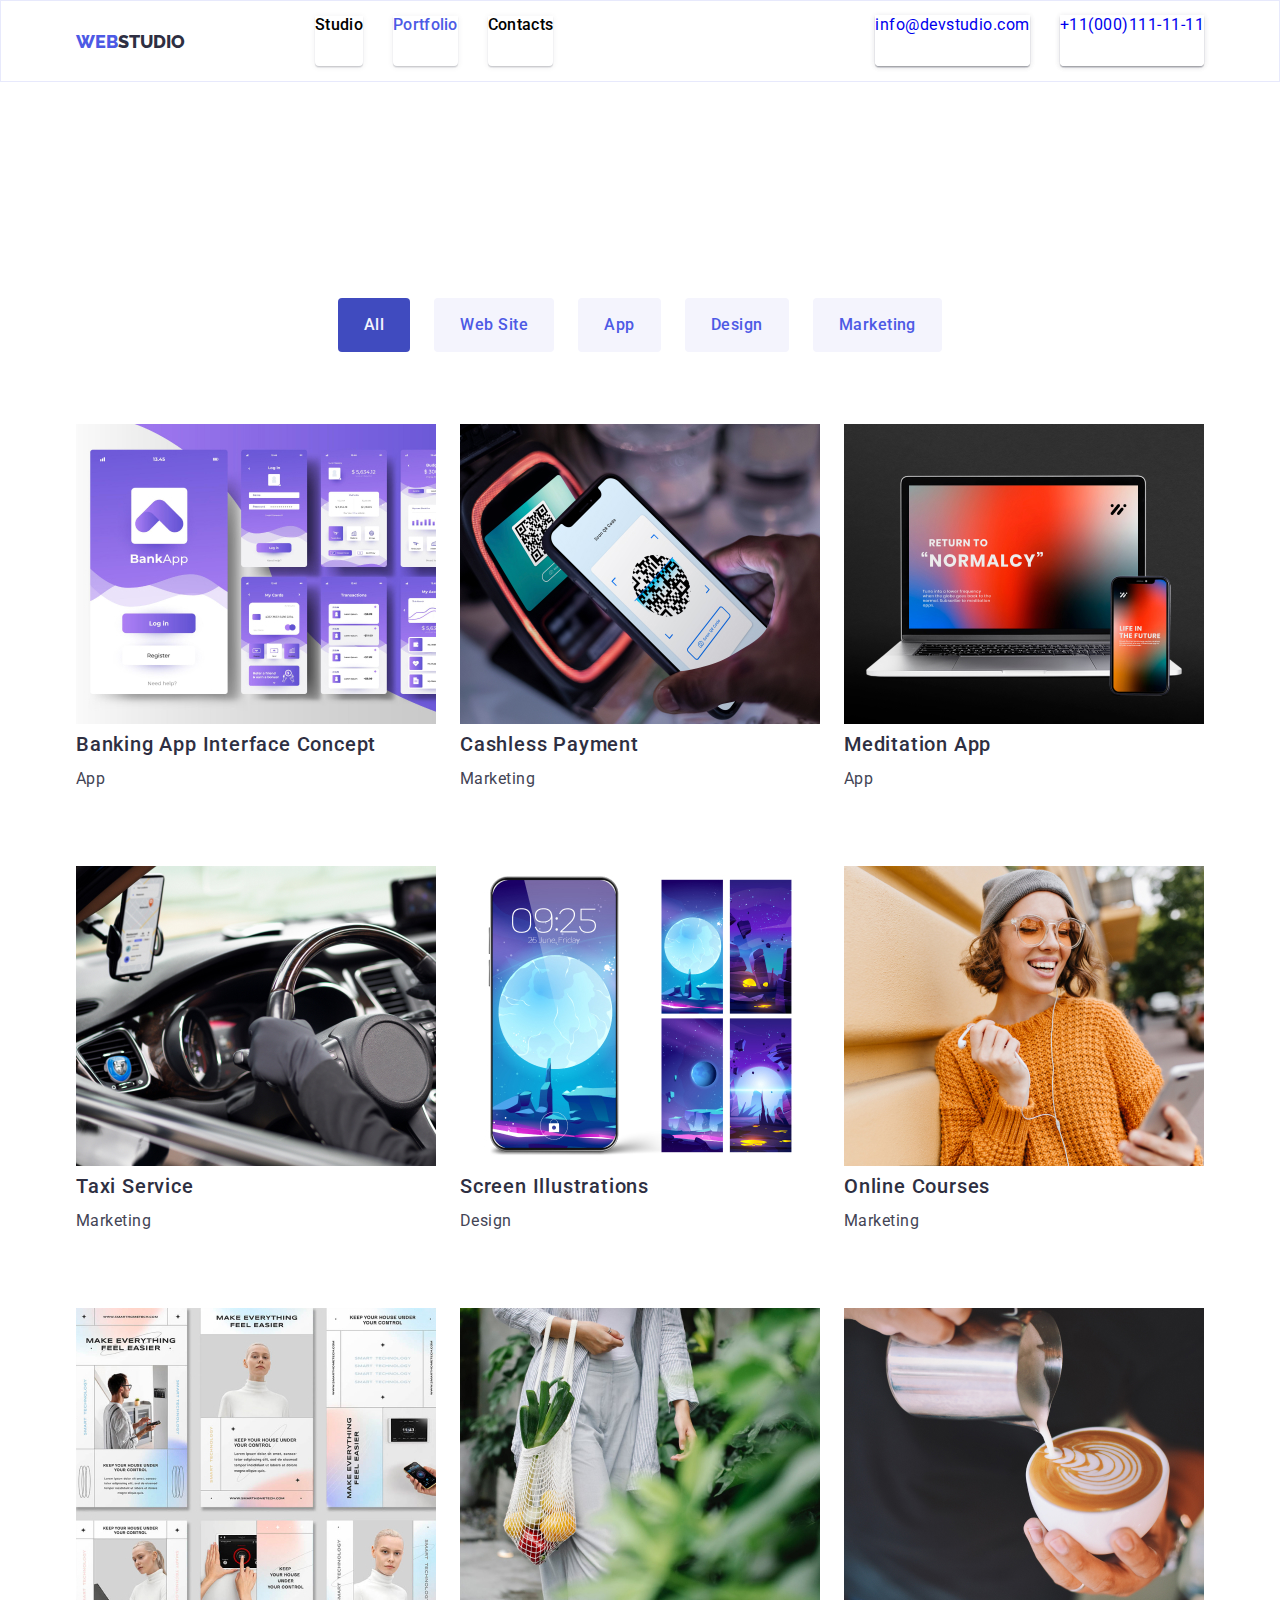
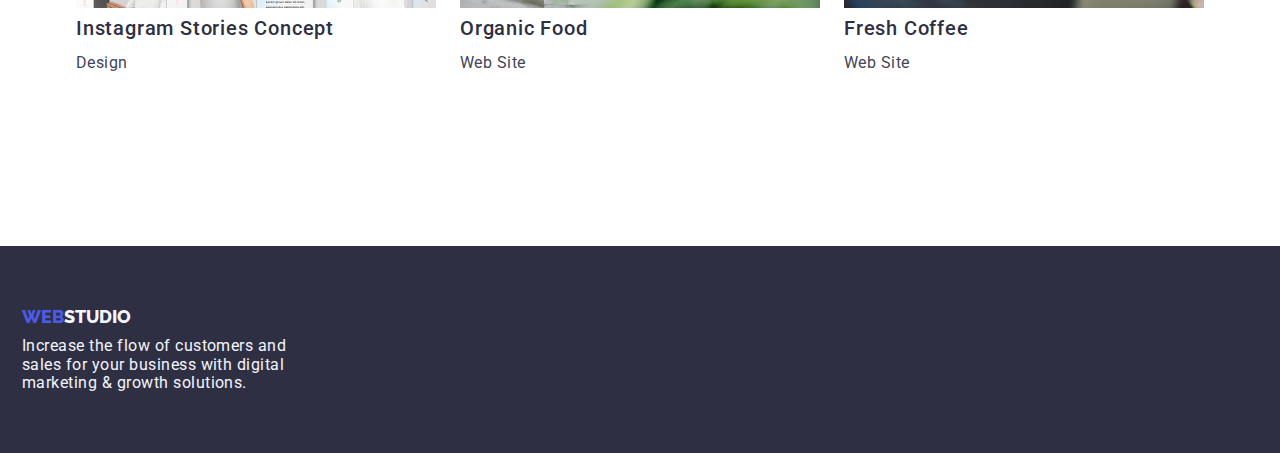
==== commit cb9c71f7: "Homework3" ====
--- a/portfolio.html
+++ b/portfolio.html
@@ -9,6 +9,12 @@
       rel="stylesheet"
       href="https://cdnjs.cloudflare.com/ajax/libs/modern-normalize/2.0.0/modern-normalize.min.css"
     />
+    <link rel="preconnect" href="https://fonts.googleapis.com" />
+    <link rel="preconnect" href="https://fonts.gstatic.com" crossorigin />
+    <link
+      href="https://fonts.googleapis.com/css2?family=Raleway:wght@800&family=Roboto:wght@400;500;700;900&display=swap"
+      rel="stylesheet"
+    />
     <!-- CSS -->
     <link rel="stylesheet" href="./css/styles.css" />
   </head>
@@ -16,30 +22,30 @@
   <body>
     <!-- This is the Header -->
     <header class="page-header">
-      <div class="container header-container">
-        <nav class="header-navigation">
+      <div class="container menu">
+        <nav class="navigation">
           <a href="./index.html" class="logo-link">
             <span class="logo">WEB</span><span class="studio">STUDIO</span>
           </a>
           <ul class="nav-menu list header-list">
-            <li>
+            <li class="item">
               <a href="./index.html" class="page">Studio</a>
             </li>
-            <li>
+            <li class="item">
               <a href="./portfolio.html" class="page current">Portfolio</a>
             </li>
-            <li>
+            <li class="item">
               <a href="#" class="page">Contacts</a>
             </li>
           </ul>
         </nav>
         <ul class="contacts-menu list header-contacts">
-          <li>
+          <li class="item">
             <a href="mailto:info@devstudio.com" class="item">
               info@devstudio.com
             </a>
           </li>
-          <li>
+          <li class="item">
             <a href="tel:+11000111111" class="item"> +11(000)111-11-11 </a>
           </li>
         </ul>
@@ -48,22 +54,22 @@
 
     <!-- Buttons -->
     <main>
-      <section>
+      <section class="section">
         <div class="container">
           <ul class="filters list">
-            <li>
+            <li class="space">
               <button type="button" class="button filter current">All</button>
             </li>
-            <li>
+            <li class="space">
               <button type="button" class="button filter">Web Site</button>
             </li>
-            <li>
+            <li class="space">
               <button type="button" class="button filter">App</button>
             </li>
-            <li>
+            <li class="space">
               <button type="button" class="button filter">Design</button>
             </li>
-            <li>
+            <li class="space">
               <button type="button" class="button filter">Marketing</button>
             </li>
           </ul>
@@ -71,114 +77,141 @@
           <!-- Projects -->
           <ul class="projects list">
             <li class="project-card">
-              <a href="#" class="project">
+              <a href="#" class="project link">
                 <img
                   src="./images/porfolio-img-bank.jpg"
                   alt="Banking App Interface
               Concept"
                   width="360"
                   height="300"
-                />
-                <h2 class="name">Banking App Interface Concept</h2>
-                <p class="type">App</p>
-              </a>
-            </li>
-            <li class="project-card">
-              <a href="#" class="project">
+                  class="image"
+                />
+                <div class="substrate">
+                  <h2 class="name">Banking App Interface Concept</h2>
+                  <p class="type">App</p>
+                </div>
+              </a>
+            </li>
+            <li class="project-card">
+              <a href="#" class="project link">
                 <img
                   src="./images/portfolio-img-cash.jpg"
                   alt="Cashless Payment"
                   width="360"
                   height="300"
-                />
-                <h2 class="name">Cashless Payment</h2>
-                <p class="type">Marketing</p>
-              </a>
-            </li>
-            <li class="project-card">
-              <a href="#" class="project">
+                  class="image"
+                />
+                <div class="substrate">
+                  <h2 class="name">Cashless Payment</h2>
+                  <p class="type">Marketing</p>
+                </div>
+              </a>
+            </li>
+            <li class="project-card">
+              <a href="#" class="project link">
                 <img
                   src="./images/portfolio-img-meditation.jpg"
                   alt="Meditation App"
                   width="360"
                   height="300"
-                />
-                <h2 class="name">Meditation App</h2>
-                <p class="type">App</p>
-              </a>
-            </li>
-            <li class="project-card">
-              <a href="#" class="project">
+                  class="image"
+                />
+                <div class="substrate">
+                  <h2 class="name">Meditation App</h2>
+                  <p class="type">App</p>
+                </div>
+              </a>
+            </li>
+            <li class="project-card">
+              <a href="#" class="project link">
                 <img
                   src="./images/portfolio-img-taxi.jpg"
                   alt="Taxi Service"
                   width="360"
                   height="300"
-                />
-                <h2 class="name">Taxi Service</h2>
-                <p class="type">Marketing</p>
-              </a>
-            </li>
-            <li class="project-card">
-              <a href="#" class="project">
+                  class="image"
+                />
+                <div class="substrate">
+                  <h2 class="name">Taxi Service</h2>
+                  <p class="type">Marketing</p>
+                </div>
+              </a>
+            </li>
+            <li class="project-card">
+              <a href="#" class="project link">
                 <img
                   src="./images/portfolio-img-screen.jpg"
                   alt="Screen
               Illustrations"
                   width="360"
                   height="300"
-                />
-                <h2 class="name">Screen Illustrations</h2>
-                <p class="type">Design</p>
-              </a>
-            </li>
-            <li class="project-card">
-              <a href="#" class="project">
+                  class="image"
+                />
+                <div class="substrate">
+                  <h2 class="name">Screen Illustrations</h2>
+                  <p class="type">Design</p>
+                </div>
+              </a>
+            </li>
+            <li class="project-card">
+              <a href="#" class="project link">
                 <img
                   src="./images/portfolio-img-courses.jpg"
                   alt="Online Courses"
                   width="360"
                   height="300"
-                />
-                <h2 class="name">Online Courses</h2>
-                <p class="type">Marketing</p>
-              </a>
-            </li>
-            <li class="project-card">
-              <a href="#" class="project">
+                  class="image"
+                />
+                <div class="substrate">
+                  <h2 class="name">Online Courses</h2>
+                  <p class="type">Marketing</p>
+                </div>
+              </a>
+            </li>
+            <li class="project-card">
+              <a href="#" class="project link">
                 <img
                   src="./images/portfolio-img-instagram.jpg"
                   alt="Instagram
                 Stories Concept"
                   width="360"
                   height="300"
-                />
-                <h2 class="name">Instagram Stories Concept</h2>
-                <p class="type">Design</p>
-              </a>
-            </li>
-            <li class="project-card">
-              <a href="#" class="project">
+                  class="image"
+                />
+                <div class="substrate">
+                  <h2 class="name">Instagram Stories Concept</h2>
+                  <p class="type">Design</p>
+                </div>
+              </a>
+            </li>
+            <li class="project-card">
+              <a href="#" class="project link">
                 <img
                   src="./images/portfolio-img-organic.jpg"
                   alt="Organic Food"
                   width="360"
                   height="300"
-                />
-                <h2 class="name">Organic Food</h2>
-                <p class="type">Web Site</p>
-              </a>
-            </li>
-            <li class="project-card">
-              <a href="#" class="project">
+                  class="image"
+                />
+                <div class="substrate">
+                  <h2 class="name">Organic Food</h2>
+                  <p class="type">Web Site</p>
+                </div>
+              </a>
+            </li>
+            <li class="project-card">
+              <a href="#" class="project link">
                 <img
                   src="./images/porfolio-img-coffee.jpg"
                   alt="Fresh Coffee"
                   width="360"
                   height="300"
-                />
-                <h2 class="name">Fresh Coffee</h2>
-                <p class="type">Web Site</p>
+                  class="image"
+                />
+                <div class="substrate">
+                  <h2 class="name">Fresh Coffee</h2>
+                  <p class="type">Web Site</p>
+                </div>
               </a>
             </li>
           </ul>
@@ -189,7 +222,7 @@
     <!-- This is Footer -->
     <footer class="page-footer bg-footer">
       <div>
-        <a href="./index.html" class="logo-link">
+        <a href="./index.html" class="logo-link footer">
           <span class="logo">WEB</span><span class="studio-footer">STUDIO</span>
         </a>
         <p class="footer-description">
--- a/css/styles.css
+++ b/css/styles.css
@@ -1,5 +1,3 @@
-@import url("https://fonts.googleapis.com/css2?family=Raleway:wght@800&family=Roboto:wght@400;500;700;900&display=swap");
-
 :root {
   --iris: #4d5ae5;
   --navyblue: #2e2f42;
@@ -44,7 +42,7 @@
   padding-top: 25px;
 }
 
-.header-container {
+.menu {
   display: flex;
   align-items: center;
   padding-top: 15px;
@@ -52,7 +50,7 @@
   gap: 24px;
 }
 
-.header-navigation {
+.navigation {
   display: flex;
   align-items: center;
 }
@@ -143,13 +141,13 @@
 .nav-menu .page:hover,
 .nav-menu .page:focus,
 .nav-menu .page.current,
-.contacts-menu .item:hover,
-.contacts-menu .item:focus {
+.contacts-menu .link:hover,
+.contacts-menu .link:focus {
   color: var(--iris);
 }
 
 /* Checked */
-.contacts-menu .item {
+.contacts-menu .link {
   color: var(--slatecolor);
   font-weight: 400;
   line-height: 1.14;
@@ -196,15 +194,6 @@
   line-height: 1.5;
   border-radius: 4px;
   font-size: 16px;
-}
-
-.hero-button {
-  display: flex;
-  margin: auto;
-  margin-top: 30px;
-  padding: 16px 32px;
-  align-items: flex-start;
-  gap: 10px;
 }
 
 /* Checked */
@@ -216,6 +205,12 @@
   border-radius: 4px;
   background: var(--iris, #4d5ae5);
   box-shadow: 0px 4px 4px 0px rgba(0, 0, 0, 0.15);
+  display: flex;
+  margin: auto;
+  margin-top: 30px;
+  padding: 16px 32px;
+  align-items: flex-start;
+  gap: 10px;
 }
 
 /* Checked */
@@ -315,7 +310,7 @@
   gap: 24px;
 }
 
-.team-item {
+.item {
   background-color: var(--whitecolor);
   padding-bottom: 32px;
   border-radius: 0px 0px 4px 4px;
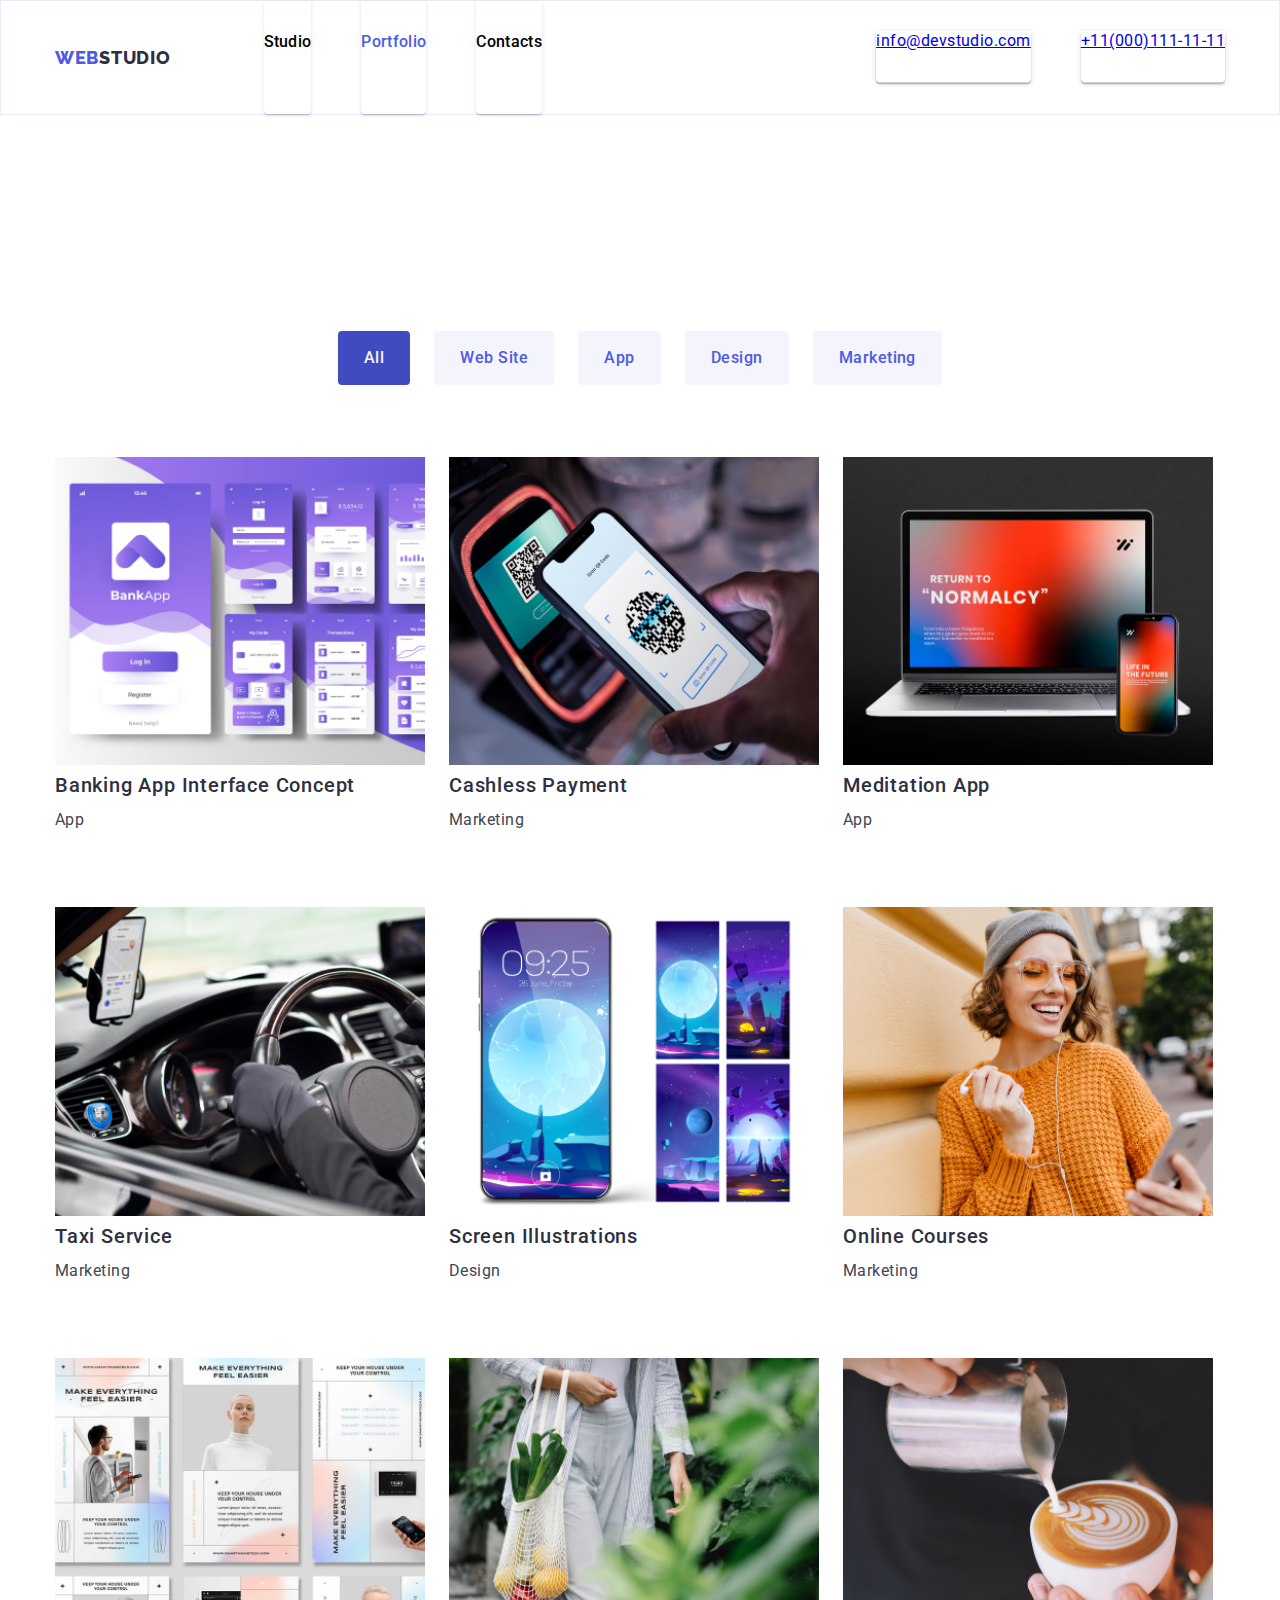
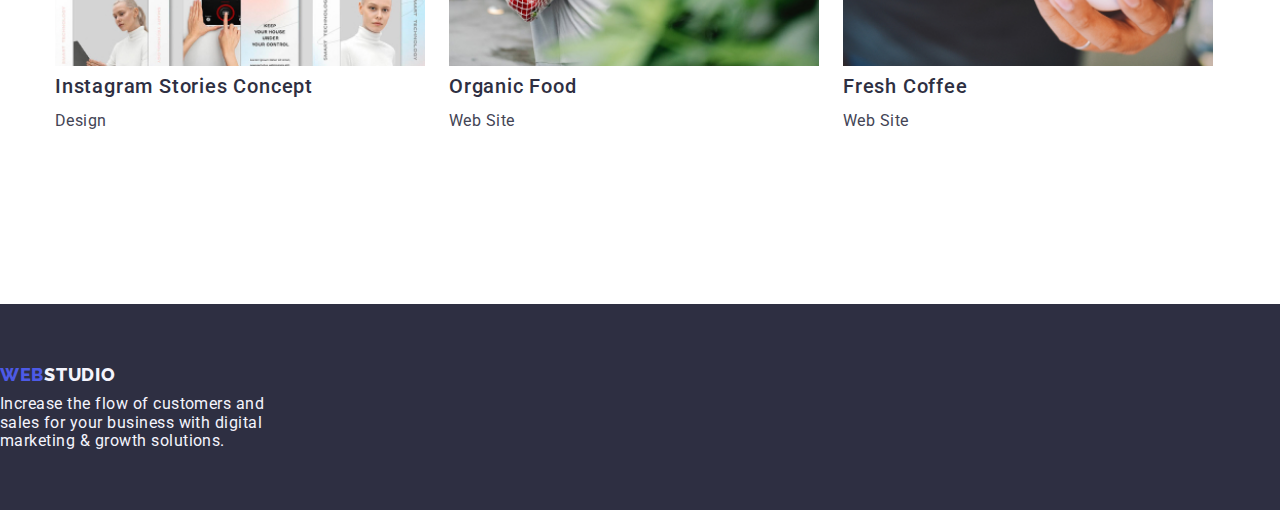
==== commit e90643ad: "Homework3" ====
--- a/portfolio.html
+++ b/portfolio.html
@@ -27,19 +27,19 @@
           <a href="./index.html" class="logo-link">
             <span class="logo">WEB</span><span class="studio">STUDIO</span>
           </a>
-          <ul class="nav-menu list header-list">
+          <ul class="nav-menu list">
             <li class="item">
-              <a href="./index.html" class="page">Studio</a>
+              <a href="./index.html" class="page link">Studio</a>
             </li>
             <li class="item">
-              <a href="./portfolio.html" class="page current">Portfolio</a>
+              <a href="./portfolio.html" class="page current link">Portfolio</a>
             </li>
             <li class="item">
               <a href="#" class="page">Contacts</a>
             </li>
           </ul>
         </nav>
-        <ul class="contacts-menu list header-contacts">
+        <ul class="contacts-menu list">
           <li class="item">
             <a href="mailto:info@devstudio.com" class="item">
               info@devstudio.com
@@ -82,8 +82,8 @@
                   src="./images/porfolio-img-bank.jpg"
                   alt="Banking App Interface
               Concept"
-                  width="360"
-                  height="300"
+                  width="370"
+                  height="294"
                   class="image"
                 />
                 <div class="substrate">
@@ -97,8 +97,8 @@
                 <img
                   src="./images/portfolio-img-cash.jpg"
                   alt="Cashless Payment"
-                  width="360"
-                  height="300"
+                  width="370"
+                  height="294"
                   class="image"
                 />
                 <div class="substrate">
@@ -112,8 +112,8 @@
                 <img
                   src="./images/portfolio-img-meditation.jpg"
                   alt="Meditation App"
-                  width="360"
-                  height="300"
+                  width="370"
+                  height="294"
                   class="image"
                 />
                 <div class="substrate">
@@ -127,8 +127,8 @@
                 <img
                   src="./images/portfolio-img-taxi.jpg"
                   alt="Taxi Service"
-                  width="360"
-                  height="300"
+                  width="370"
+                  height="294"
                   class="image"
                 />
                 <div class="substrate">
@@ -143,8 +143,8 @@
                   src="./images/portfolio-img-screen.jpg"
                   alt="Screen
               Illustrations"
-                  width="360"
-                  height="300"
+                  width="370"
+                  height="294"
                   class="image"
                 />
                 <div class="substrate">
@@ -158,8 +158,8 @@
                 <img
                   src="./images/portfolio-img-courses.jpg"
                   alt="Online Courses"
-                  width="360"
-                  height="300"
+                  width="370"
+                  height="294"
                   class="image"
                 />
                 <div class="substrate">
@@ -174,8 +174,8 @@
                   src="./images/portfolio-img-instagram.jpg"
                   alt="Instagram
                 Stories Concept"
-                  width="360"
-                  height="300"
+                  width="370"
+                  height="294"
                   class="image"
                 />
                 <div class="substrate">
@@ -189,8 +189,8 @@
                 <img
                   src="./images/portfolio-img-organic.jpg"
                   alt="Organic Food"
-                  width="360"
-                  height="300"
+                  width="370"
+                  height="294"
                   class="image"
                 />
                 <div class="substrate">
@@ -204,8 +204,8 @@
                 <img
                   src="./images/porfolio-img-coffee.jpg"
                   alt="Fresh Coffee"
-                  width="360"
-                  height="300"
+                  width="370"
+                  height="294"
                   class="image"
                 />
                 <div class="substrate">
--- a/css/styles.css
+++ b/css/styles.css
@@ -6,8 +6,9 @@
   --whitecolor: white;
   --slatecolor: #434455;
   --cloud: #f4f4fd;
-}
-
+  --white: #fff;
+}
+/* Checked */
 h1,
 h2,
 h3,
@@ -17,23 +18,38 @@
 p {
   margin: 0;
 }
+/* Checked */
 html {
   box-sizing: border-box;
 }
+/* Checked */
 *,
 *::after,
 *::before {
   box-sizing: inherit;
 }
+/* Checked */
 img {
   display: block;
   max-width: 100%;
   height: auto;
 }
-
-* {
-  list-style: none;
+/* Checked */
+body {
+  font-family: "Roboto", sans-serif;
+  font-size: 16px;
+  letter-spacing: 0.03em;
+  color: var(--slatecolor);
+  background-color: var(--white);
+}
+/* Checked */
+.link {
   text-decoration: none;
+  color: inherit;
+}
+/* Checked */
+.list {
+  list-style-type: none;
   margin: 0;
   padding: 0;
 }
@@ -41,6 +57,14 @@
 .header {
   padding-top: 25px;
 }
+/* Checked */
+.menu,
+.navigation,
+.nav-menu,
+.contacts-menu {
+  display: flex;
+  align-items: center;
+}
 
 .menu {
   display: flex;
@@ -65,110 +89,104 @@
   margin-left: auto;
   gap: 30px;
 }
-body {
-  font-family: "Roboto", sans-serif;
-  font-size: 16px;
-  letter-spacing: 0.03em;
-  color: var(--slatecolor);
-}
 
 /* General Styles */
-
+/* Checked */
 .container {
-  width: 1158px;
-  padding-left: 15px;
-  padding-right: 15px;
+  width: 1200px;
+  padding: 0 15px;
   margin: 0 auto;
   /*   border: 2px solid blue; */
 }
 /* General Class */
+/* Checked */
 .section {
   padding-top: 120px;
   padding-bottom: 120px;
 }
-
+/* Checked */
+.section.no-top-padding {
+  padding-top: 0;
+}
 /* Checked */
 .logo-link {
   font-family: "Raleway", sans-serif;
   text-decoration: none;
   font-size: 0;
-  line-height: 1.17;
   font-weight: 800;
-  letter-spacing: 0.04em;
-  margin-right: 130px;
-}
-
+}
 /* Checked */
 .logo-link > span {
   font-size: 18px;
-}
-
-/* Checked */
+  letter-spacing: 0.04em;
+  line-height: 1.17;
+}
+/* Checked */
+.logo,
+.studio {
+  display: inline-block;
+}
+
 .logo {
   color: var(--iris);
 }
-
 /* Checked */
 .studio {
   color: var(--navyblue);
 }
 
-/* Checked */
-.studio {
-  color: var(--navyblue);
-}
-
-/* Checked */
 .studio-footer {
   color: var(--cloud);
 }
-
-/* Checked */
-.nav-menu .page {
+/* Checked */
+.nav-menu .page,
+.contacts-menu .contact {
   color: var(--navcolor);
   text-decoration: none;
+  font-size: 16px;
   font-weight: 500;
   line-height: 1.14;
   letter-spacing: 0.02em;
-}
-
-/* Checked */
-.list {
-  list-style-type: none;
-}
-
+  display: block;
+  padding-top: 32px;
+  padding-bottom: 31px;
+}
+/* Checked */
+.nav-menu {
+  margin-left: 93px;
+}
+/* Checked */
+.contacts-menu {
+  margin-left: auto;
+}
+/* Checked */
+.nav-menu .item:not(:last-child),
+.contacts-menu .item:not(:last-child) {
+  margin-right: 50px;
+}
 /* Checked */
 .nav-menu .page:hover,
 .nav-menu .page:focus,
 .nav-menu .page.current,
-.contacts-menu .link:hover,
-.contacts-menu .link:focus {
+.contacts-menu .contact:hover,
+.contacts-menu .contact:focus {
   color: var(--iris);
 }
-
-/* Checked */
-.contacts-menu .link {
+/* Checked */
+.contacts-menu .contact {
   color: var(--slatecolor);
   font-weight: 400;
-  line-height: 1.14;
-  letter-spacing: 0.02em;
-  text-decoration: none;
-}
-
+}
 /* Checked */
 .bg-hero {
   background-color: var(--navyblue);
 }
-
 /* Checked */
 .hero-title {
   color: var(--whitecolor);
   font-size: 56px;
   line-height: 1.07;
-  text-align: center;
-  letter-spacing: 0.04em;
-  align-items: center;
-  justify-items: center;
+  letter-spacing: 0.06em;
   font-weight: 700;
   margin-bottom: 30px;
 }
@@ -179,12 +197,10 @@
   text-align: center;
 }
 
-/* Checked */
 .bg-team {
   background-color: var(--cloud);
 }
 
-/* Checked */
 .button {
   cursor: pointer;
   border-color: transparent;
@@ -196,7 +212,6 @@
   font-size: 16px;
 }
 
-/* Checked */
 .button.primary {
   background-color: var(--iris);
   color: var(--whitecolor);
@@ -213,13 +228,11 @@
   gap: 10px;
 }
 
-/* Checked */
 .button.primary:hover,
 .button.primary:focus {
   background-color: var(--oceancolor);
 }
 
-/* Checked */
 .button.filter {
   background-color: var(--cloud);
   color: var(--iris);
@@ -227,7 +240,6 @@
   line-height: 1.62;
 }
 
-/* Checked */
 .button.filter:hover,
 .button.filter:focus,
 .button.filter.current {
@@ -235,7 +247,6 @@
   color: var(--cloud);
 }
 
-/* Checked */
 .section-title {
   color: var(--navyblue);
   font-size: 36px;
@@ -275,14 +286,12 @@
   flex-wrap: wrap;
 }
 
-/* Checked */
 .benefits .title {
   font-size: 20px;
   font-weight: 500;
   color: var(--navyblue);
 }
 
-/* Checked */
 .benefits .description {
   color: var(--slatecolor);
   line-height: 24px;
@@ -320,7 +329,6 @@
     0px 1px 6px 0px rgba(46, 47, 66, 0.08);
 }
 
-/* Checked */
 .team .name {
   color: var(--navyblue);
   padding-top: 32px;
@@ -331,29 +339,28 @@
   gap: 8px;
 }
 
-/* Checked */
 .team .position {
   color: var(--slatecolor);
   font-size: 16px;
   font-weight: 400;
   text-align: center;
 }
-
 /* Checked */
 .page-footer.bg-footer {
   padding-top: 60px;
   padding-bottom: 60px;
   background-color: var(--navyblue);
-  padding-left: 22px;
-}
-
-/* Checked */
+}
+/* Checked */
+.logo-link.footer {
+  margin-bottom: 20px;
+}
+
 .footer-description {
   color: var(--cloud);
   padding-top: 10px;
 }
 
-/* Checked */
 .project {
   text-decoration: none;
 }
@@ -364,7 +371,6 @@
   gap: 24px;
 }
 
-/* Checked */
 .project .name {
   color: var(--navyblue);
   font-weight: 500;
@@ -373,14 +379,12 @@
   letter-spacing: 0.04em;
 }
 
-/* Checked */
 .project .type {
   color: var(--slatecolor);
   font-weight: 400;
   line-height: 1.87;
 }
-
+/* Checked */
 .page-header {
   border: 1px solid var(--cornflower, #e7e9fc);
-  background: var(--white, #fff);
-}
+}
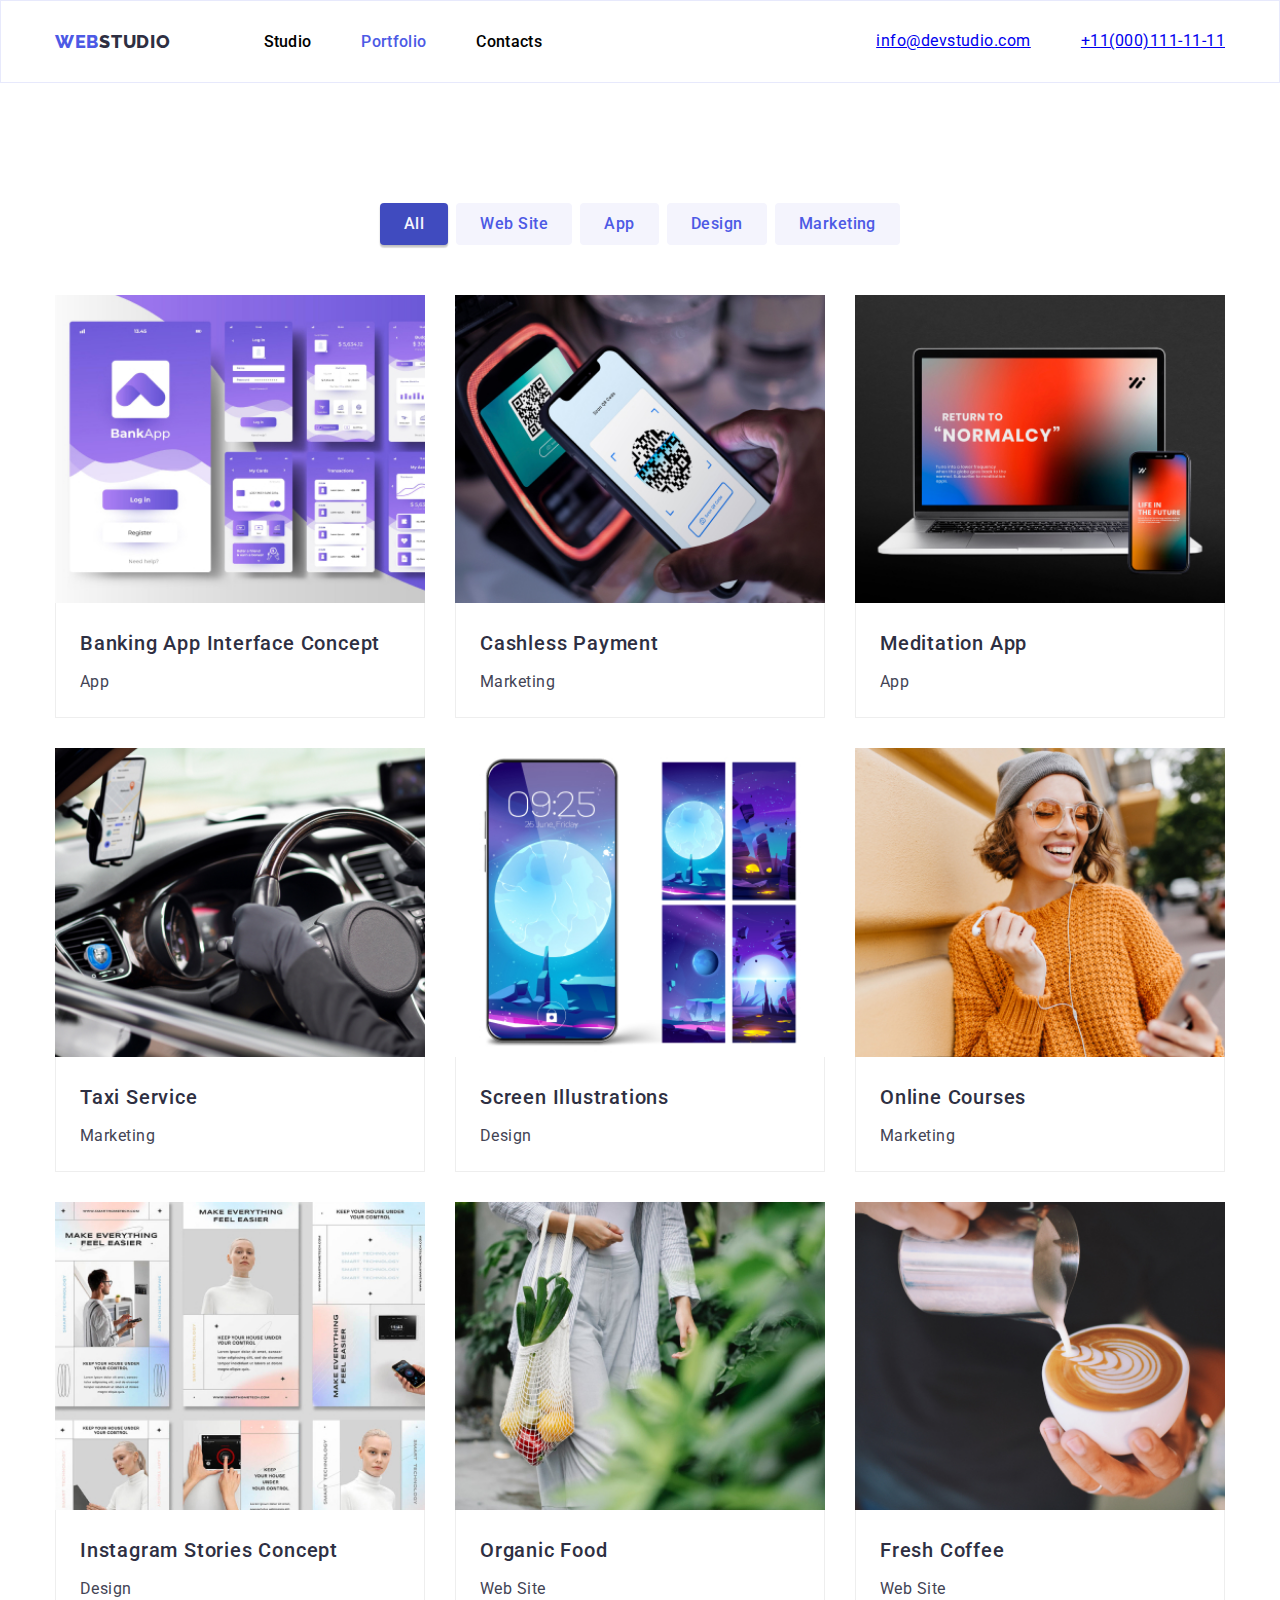
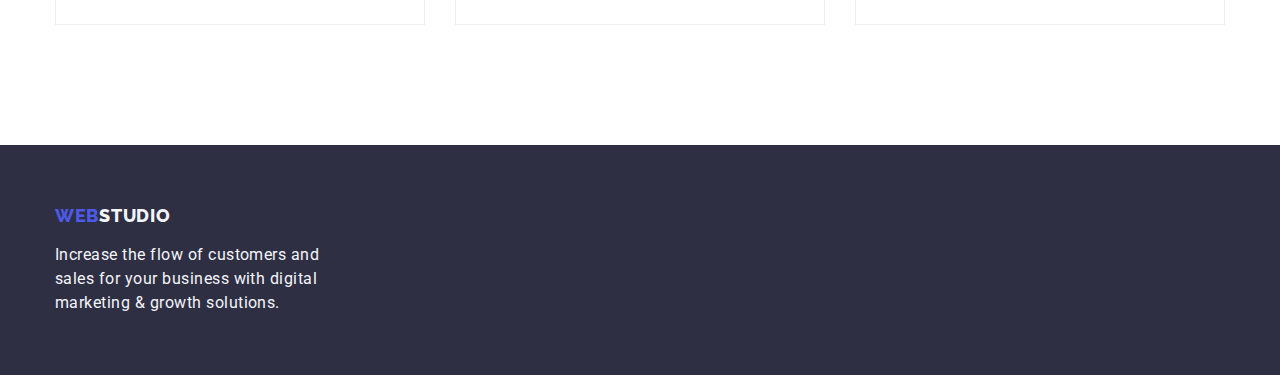
==== commit 496cc9c6: "Homework3" ====
--- a/portfolio.html
+++ b/portfolio.html
@@ -221,7 +221,7 @@
 
     <!-- This is Footer -->
     <footer class="page-footer bg-footer">
-      <div>
+      <div class="container">
         <a href="./index.html" class="logo-link footer">
           <span class="logo">WEB</span><span class="studio-footer">STUDIO</span>
         </a>
--- a/css/styles.css
+++ b/css/styles.css
@@ -53,10 +53,6 @@
   margin: 0;
   padding: 0;
 }
-
-.header {
-  padding-top: 25px;
-}
 /* Checked */
 .menu,
 .navigation,
@@ -65,31 +61,6 @@
   display: flex;
   align-items: center;
 }
-
-.menu {
-  display: flex;
-  align-items: center;
-  padding-top: 15px;
-  padding-bottom: 15px;
-  gap: 24px;
-}
-
-.navigation {
-  display: flex;
-  align-items: center;
-}
-
-.header-list {
-  display: flex;
-  gap: 30px;
-}
-
-.header-contacts {
-  display: flex;
-  margin-left: auto;
-  gap: 30px;
-}
-
 /* General Styles */
 /* Checked */
 .container {
@@ -126,7 +97,7 @@
 .studio {
   display: inline-block;
 }
-
+/* Checked */
 .logo {
   color: var(--iris);
 }
@@ -134,7 +105,7 @@
 .studio {
   color: var(--navyblue);
 }
-
+/* Checked */
 .studio-footer {
   color: var(--cloud);
 }
@@ -190,160 +161,171 @@
   font-weight: 700;
   margin-bottom: 30px;
 }
-
+/* Checked */
 .hero {
   padding-top: 200px;
   padding-bottom: 200px;
   text-align: center;
 }
-
+/* Checked */
 .bg-team {
   background-color: var(--cloud);
 }
-
+/* Checked */
 .button {
   cursor: pointer;
   border-color: transparent;
   letter-spacing: 0.03em;
   font-family: inherit;
-  font-weight: 500;
-  line-height: 1.5;
   border-radius: 4px;
   font-size: 16px;
 }
-
+/* Checked */
 .button.primary {
   background-color: var(--iris);
   color: var(--whitecolor);
   line-height: 1.87;
-  letter-spacing: 0.05em;
-  border-radius: 4px;
-  background: var(--iris, #4d5ae5);
+  letter-spacing: 0.06em;
+  font-weight: 500;
   box-shadow: 0px 4px 4px 0px rgba(0, 0, 0, 0.15);
-  display: flex;
-  margin: auto;
-  margin-top: 30px;
-  padding: 16px 32px;
-  align-items: flex-start;
-  gap: 10px;
-}
-
+  padding: 10px 32px;
+}
+/* Checked */
 .button.primary:hover,
 .button.primary:focus {
   background-color: var(--oceancolor);
-}
-
+  box-shadow: 0px 3px 1px rgba(0, 0, 0, 0.1), 0px 1px 2px rgba(0, 0, 0, 0.08),
+    0px 2px 2px rgba(0, 0, 0, 0.12);
+}
+/* Checked */
 .button.filter {
+  padding: 6px 22px;
   background-color: var(--cloud);
   color: var(--iris);
   font-weight: 500;
   line-height: 1.62;
 }
-
+/* Checked */
 .button.filter:hover,
 .button.filter:focus,
 .button.filter.current {
   background-color: var(--oceancolor);
   color: var(--cloud);
-}
-
+  box-shadow: 0px 3px 1px rgba(0, 0, 0, 0.1), 0px 1px 2px rgba(0, 0, 0, 0.08),
+    0px 2px 2px rgba(0, 0, 0, 0.12);
+}
+/* Checked */
 .section-title {
   color: var(--navyblue);
   font-size: 36px;
   line-height: 1.17;
-  display: flex;
-  gap: 15px;
   text-align: center;
+  margin-bottom: 50px;
+  font-weight: 700;
+}
+/* Checked */
+.filters {
+  display: flex;
   justify-content: center;
-  padding-bottom: 16px;
-}
-
-.filters {
-  display: flex;
-  align-items: center;
-  justify-content: center;
-  padding-bottom: 72px;
-  padding-top: 96px;
-  gap: 24px;
-}
-
-.button.filter {
-  padding: 12px 24px;
-}
-
+  margin-bottom: 50px;
+}
+/* Checked */
+.filters .space + .space {
+  margin-left: 8px;
+}
+/* Checked */
 .benefits {
   display: flex;
-}
-
-.project-card {
-  margin-bottom: 48px;
-  justify-content: center;
-}
-
-.benefits.list {
-  display: flex;
-  gap: 10px;
   flex-wrap: wrap;
-}
-
+  margin-left: -30px;
+  margin-top: -30px;
+}
+/* Checked */
 .benefits .title {
   font-size: 20px;
   font-weight: 500;
-  color: var(--navyblue);
+  margin-bottom: 10px;
+  color: var(--navyblue);
+  line-height: 1.14;
 }
 
+/* Checked */
+.benefits .item {
+  flex-basis: calc(100% / 4 - 30px);
+  margin-left: 30px;
+  margin-top: 30px;
+}
+/* Checked */
+.project-card {
+  flex-basis: calc(100% / 3 - 30px);
+  margin-left: 30px;
+  margin-top: 30px;
+}
+/* Checked */
 .benefits .description {
   color: var(--slatecolor);
-  line-height: 24px;
-  font-size: 16px;
-  font-weight: 400;
-  letter-spacing: 0.32px;
-}
-
-.team-list {
-  display: flex;
-  gap: 24px;
-  text-align: center;
-}
-
+  line-height: 1.71;
+  font-size: 16px;
+  font-weight: 400;
+}
+/* Checked */
 .what-we-do.list {
   display: flex;
-  gap: 24px;
-}
-
+  flex-wrap: wrap;
+  margin-left: -30px;
+  margin-top: -30px;
+}
+/* Checked */
+.what-we-do .item {
+  flex-basis: calc(100% / 3 -30px);
+  margin-left: 30px;
+  margin-top: 30px;
+}
+/* Checked */
 .team {
   display: flex;
-  padding-bottom: 0px;
-  justify-content: center;
-  align-items: center;
-  gap: 24px;
-}
-
-.item {
+  flex-wrap: wrap;
+  margin-top: -30px;
+  margin-left: -30px;
+}
+/* Checked */
+.team .item {
   background-color: var(--whitecolor);
   padding-bottom: 32px;
   border-radius: 0px 0px 4px 4px;
-  background: var(--white, #fff);
   box-shadow: 0px 2px 1px 0px rgba(46, 47, 66, 0.08),
     0px 1px 1px 0px rgba(46, 47, 66, 0.16),
     0px 1px 6px 0px rgba(46, 47, 66, 0.08);
-}
-
+  flex-basis: calc(100% / 4 -30px);
+  margin-left: 30px;
+  margin-top: 30px;
+}
+/* Checked */
+.team .name,
+.team .position {
+  line-height: 1.19;
+  text-align: center;
+}
+/* Checked */
 .team .name {
   color: var(--navyblue);
-  padding-top: 32px;
+  padding-top: 30px;
+  padding-bottom: 10px;
   font-weight: 500;
   font-size: 20px;
-  text-align: center;
-  letter-spacing: 0.02em;
-  gap: 8px;
-}
-
+}
+/* Checked */
 .team .position {
   color: var(--slatecolor);
   font-size: 16px;
   font-weight: 400;
-  text-align: center;
+}
+/* Checked */
+.substrate {
+  background-color: var(--white);
+  padding: 20px 24px;
+  border: 1px solid #eeeeee;
+  border-top: 0;
 }
 /* Checked */
 .page-footer.bg-footer {
@@ -355,34 +337,36 @@
 .logo-link.footer {
   margin-bottom: 20px;
 }
-
+/* Checked */
 .footer-description {
   color: var(--cloud);
-  padding-top: 10px;
-}
-
-.project {
-  text-decoration: none;
-}
-
+  padding-top: 17px;
+  font-size: 16px;
+  font-weight: 400;
+  line-height: 1.5;
+}
+/* Checked */
 .projects {
   display: flex;
   flex-wrap: wrap;
-  gap: 24px;
-}
-
+  margin-left: -30px;
+  margin-top: -30px;
+}
+/* Checked */
 .project .name {
   color: var(--navyblue);
   font-weight: 500;
   font-size: 20px;
   line-height: 2;
   letter-spacing: 0.04em;
-}
-
+  margin-bottom: 4px;
+}
+/* Checked */
 .project .type {
   color: var(--slatecolor);
   font-weight: 400;
   line-height: 1.87;
+  font-size: 16px;
 }
 /* Checked */
 .page-header {
